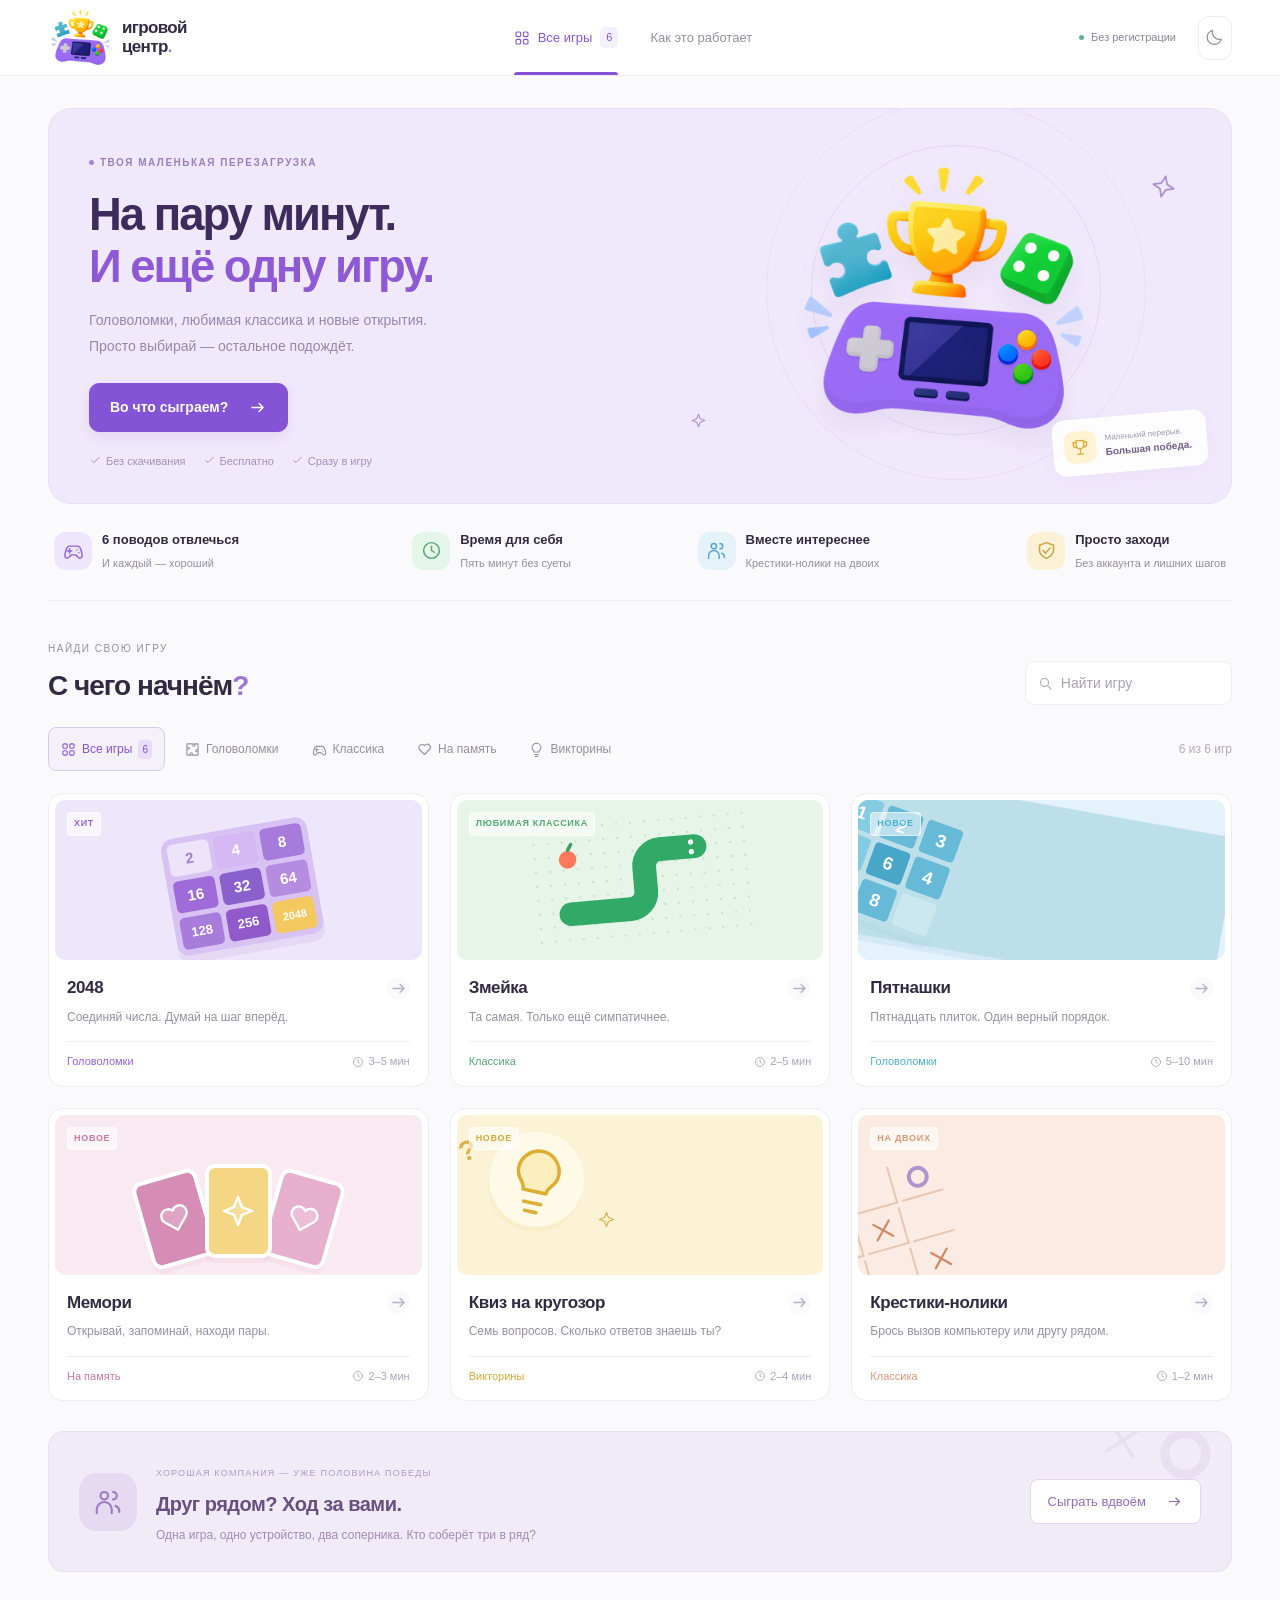
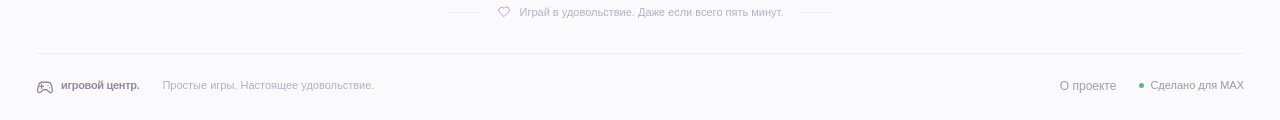
==== index.html @ 96d71f9d "Обновление сборки: Рефакоринг адаптивности" ====
<!doctype html>
<html lang="ru">
  <head>
    <!-- figma:head-start -->
    <meta charset="UTF-8" />
    <meta name="viewport" content="width=device-width, initial-scale=1.0" />
    <title>Игровой центр — мини-игры для хорошего перерыва</title>
    <meta
      name="description"
      content="2048, змейка, пятнашки, мемори, викторина и крестики-нолики. Играй прямо в браузере, без регистрации и скачивания."
    />
    <meta name="theme-color" content="#8554d6" />
    <link rel="icon" type="image/png" href="./logos/game-center-purple-multicolor.png" />

    <!-- Yandex.Metrika counter -->
    <script type="text/javascript">
      (function (m, e, t, r, i, k, a) {
        m[i] =
          m[i] ||
          function () {
            (m[i].a = m[i].a || []).push(arguments);
          };
        m[i].l = 1 * new Date();
        for (var j = 0; j < document.scripts.length; j++) {
          if (document.scripts[j].src === r) {
            return;
          }
        }
        k = e.createElement(t);
        a = e.getElementsByTagName(t)[0];
        k.async = 1;
        k.src = r;
        a.parentNode.insertBefore(k, a);
      })(
        window,
        document,
        "script",
        "https://mc.yandex.ru/metrika/tag.js?id=114490837",
        "ym",
      );
      ym(114490837, "init", {
        ssr: true,
        webvisor: true,
        clickmap: true,
        ecommerce: "dataLayer",
        referrer: document.referrer,
        url: location.href,
        accurateTrackBounce: true,
        trackLinks: true,
      });
    </script>
    <noscript
      ><div>
        <img
          src="https://mc.yandex.ru/watch/114490837"
          style="position: absolute; left: -9999px"
          alt=""
        /></div
    ></noscript>
    <!-- /Yandex.Metrika counter -->
    <!-- figma:head-end -->
    <script type="module" crossorigin src="./assets/index-BHIVhDqN.js"></script>
    <link rel="stylesheet" crossorigin href="./assets/index-17yhVeFg.css">
  </head>
  <body>
    <!-- figma:body-start -->
    <div id="root"></div>
    <!-- figma:body-end -->
  </body>
</html>
---- assets/index-17yhVeFg.css ----
/*! tailwindcss v4.3.5 | MIT License | https://tailwindcss.com */
@layer properties{@supports (((-webkit-hyphens:none)) and (not (margin-trim:block))) or ((-moz-orient:inline) and (not (color:rgb(from red r g b)))){*,:before,:after,::backdrop{--tw-rotate-x:initial;--tw-rotate-y:initial;--tw-rotate-z:initial;--tw-skew-x:initial;--tw-skew-y:initial;--tw-blur:initial;--tw-brightness:initial;--tw-contrast:initial;--tw-grayscale:initial;--tw-hue-rotate:initial;--tw-invert:initial;--tw-opacity:initial;--tw-saturate:initial;--tw-sepia:initial;--tw-drop-shadow:initial;--tw-drop-shadow-color:initial;--tw-drop-shadow-alpha:100%;--tw-drop-shadow-size:initial}}}@layer theme{:root,:host{--font-sans:-apple-system, BlinkMacSystemFont, "Segoe UI", Roboto, "Helvetica Neue", "Noto Sans", Arial, sans-serif, "Apple Color Emoji", "Segoe UI Emoji", "Segoe UI Symbol", "Noto Color Emoji";--font-mono:ui-monospace, SFMono-Regular, Menlo, Monaco, Consolas, "Liberation Mono", "Courier New", monospace;--default-font-family:var(--font-sans);--default-mono-font-family:var(--font-mono)}}@layer base{*,:after,:before,::backdrop{box-sizing:border-box;border:0 solid;margin:0;padding:0}::file-selector-button{box-sizing:border-box;border:0 solid;margin:0;padding:0}html,:host{-webkit-text-size-adjust:100%;tab-size:4;line-height:1.5;font-family:var(--default-font-family,-apple-system, BlinkMacSystemFont, "Segoe UI", Roboto, "Helvetica Neue", "Noto Sans", Arial, sans-serif, "Apple Color Emoji", "Segoe UI Emoji", "Segoe UI Symbol", "Noto Color Emoji");font-feature-settings:var(--default-font-feature-settings,normal);font-variation-settings:var(--default-font-variation-settings,normal);-webkit-tap-highlight-color:transparent}hr{height:0;color:inherit;border-top-width:1px}abbr:where([title]){-webkit-text-decoration:underline dotted;text-decoration:underline dotted}h1,h2,h3,h4,h5,h6{font-size:inherit;font-weight:inherit}a{color:inherit;-webkit-text-decoration:inherit;-webkit-text-decoration:inherit;-webkit-text-decoration:inherit;-webkit-text-decoration:inherit;text-decoration:inherit}b,strong{font-weight:bolder}code,kbd,samp,pre{font-family:var(--default-mono-font-family,ui-monospace, SFMono-Regular, Menlo, Monaco, Consolas, "Liberation Mono", "Courier New", monospace);font-feature-settings:var(--default-mono-font-feature-settings,normal);font-variation-settings:var(--default-mono-font-variation-settings,normal);font-size:1em}small{font-size:80%}sub,sup{vertical-align:baseline;font-size:75%;line-height:0;position:relative}sub{bottom:-.25em}sup{top:-.5em}table{text-indent:0;border-color:inherit;border-collapse:collapse}:-moz-focusring:where(:not(iframe)){outline:auto}progress{vertical-align:baseline}summary{display:list-item}ol,ul,menu{list-style:none}img,svg,video,canvas,audio,iframe,embed,object{vertical-align:middle;display:block}img,video{max-width:100%;height:auto}button,input,select,optgroup,textarea{font:inherit;font-feature-settings:inherit;font-variation-settings:inherit;letter-spacing:inherit;color:inherit;opacity:1;background-color:#0000;border-radius:0}::file-selector-button{font:inherit;font-feature-settings:inherit;font-variation-settings:inherit;letter-spacing:inherit;color:inherit;opacity:1;background-color:#0000;border-radius:0}:where(select:is([multiple],[size])) optgroup{font-weight:bolder}:where(select:is([multiple],[size])) optgroup option{padding-inline-start:20px}::file-selector-button{margin-inline-end:4px}::placeholder{opacity:1}@supports (not ((-webkit-appearance:-apple-pay-button))) or (contain-intrinsic-size:1px){::placeholder{color:currentColor}@supports (color:color-mix(in lab, red, red)){::placeholder{color:color-mix(in oklab, currentcolor 50%, transparent)}}}textarea{resize:vertical}::-webkit-search-decoration{-webkit-appearance:none}::-webkit-date-and-time-value{min-height:1lh;text-align:inherit}::-webkit-datetime-edit{display:inline-flex}::-webkit-datetime-edit-fields-wrapper{padding:0}::-webkit-datetime-edit{padding-block:0}::-webkit-datetime-edit-year-field{padding-block:0}::-webkit-datetime-edit-month-field{padding-block:0}::-webkit-datetime-edit-day-field{padding-block:0}::-webkit-datetime-edit-hour-field{padding-block:0}::-webkit-datetime-edit-minute-field{padding-block:0}::-webkit-datetime-edit-second-field{padding-block:0}::-webkit-datetime-edit-millisecond-field{padding-block:0}::-webkit-datetime-edit-meridiem-field{padding-block:0}::-webkit-calendar-picker-indicator{line-height:1}:-moz-ui-invalid{box-shadow:none}button,input:where([type=button],[type=reset],[type=submit]){appearance:button}::file-selector-button{appearance:button}::-webkit-inner-spin-button{height:auto}::-webkit-outer-spin-button{height:auto}[hidden]:where(:not([hidden=until-found])){display:none!important}body{color:#302b42;-webkit-font-smoothing:antialiased;background:#faf9fc;font-family:-apple-system,BlinkMacSystemFont,Segoe UI,Roboto,sans-serif}button,a{-webkit-tap-highlight-color:transparent}button{cursor:pointer}button:disabled{cursor:default}button,input{font:inherit}a{color:inherit;text-decoration:none}button:focus-visible,a:focus-visible,input:focus-visible{outline-offset:4px;outline:3px solid #a581e9}html{scroll-behavior:smooth}}@layer components;@layer utilities{.visible{visibility:visible}.fixed{position:fixed}.grid{display:grid}.hidden{display:none}.transform{transform:var(--tw-rotate-x, ) var(--tw-rotate-y, ) var(--tw-rotate-z, ) var(--tw-skew-x, ) var(--tw-skew-y, )}.filter{filter:var(--tw-blur, ) var(--tw-brightness, ) var(--tw-contrast, ) var(--tw-grayscale, ) var(--tw-hue-rotate, ) var(--tw-invert, ) var(--tw-saturate, ) var(--tw-sepia, ) var(--tw-drop-shadow, )}}.game-center{--page:#faf9fc;--surface:#fff;--text:#302b42;--muted:#94909f;--border:#eeebf3;--purple:#8554d6;--soft:#f5f1fb;--deep:#3c2c5b;min-height:100vh;color:var(--text);background:var(--page)}.game-center.theme-dark{--page:#1d1b27;--surface:#282532;--text:#f1edf8;--muted:#a39aaf;--border:#3b3549;--soft:#342b44;--deep:#e3d3ff;--purple:#ae86f0}.site-header{background:var(--surface);border-bottom:1px solid var(--border);height:76px}.header-inner{justify-content:space-between;align-items:center;max-width:1304px;height:100%;margin:auto;padding:0 48px;display:flex}.site-brand{text-align:left;align-items:center;gap:9px;display:flex}.site-brand>img{object-fit:contain;width:65px;height:65px;transform:scale(1.32)}.site-brand>span{letter-spacing:-.65px;font-size:17px;font-weight:750;line-height:1.1}.site-brand>span>span{display:block}.brand-period{color:#a47ce0}.site-nav{align-items:center;gap:32px;height:100%;display:flex}.site-nav button{height:100%;color:var(--muted);align-items:center;gap:8px;font-size:13px;font-weight:500;display:flex;position:relative}.site-nav .nav-selected{color:var(--purple)}.nav-selected:after{content:"";background:var(--purple);border-radius:3px 3px 0 0;width:100%;height:3px;position:absolute;bottom:0}.site-nav button>span{background:var(--soft);border-radius:5px;padding:2px 6px;font-size:11px}.header-actions{align-items:center;gap:22px;display:flex}.no-login{color:#8b8495;align-items:center;gap:7px;font-size:11px;display:flex}.no-login>span,.made-for>span{background:#62b58a;border-radius:50%;width:5px;height:5px}.theme-button{border:1px solid var(--border);width:34px;height:34px;color:var(--muted);border-radius:11px;place-items:center;min-height:44px;display:grid}.theme-button:hover{background:var(--soft);color:var(--purple)}.hub-main{max-width:1304px;margin:auto;padding:32px 48px 0}.hero{background:#f0e8fb;border:1px solid #e9def7;border-radius:23px;grid-template-columns:1.15fr 1fr;min-height:360px;display:grid;position:relative;overflow:hidden}.hero-copy{z-index:1;padding:39px 0 34px 40px}.hero-kicker{letter-spacing:1.5px;color:#9b7fba;align-items:center;gap:6px;font-size:10px;font-weight:550;display:inline-flex}.hero-kicker>span{background:#a685d6;border-radius:50%;width:5px;height:5px}.hero h1{letter-spacing:-2px;color:#3d2c5b;margin:17px 0 13px;font-size:clamp(36px,3.55vw,49px);font-weight:650;line-height:1.15}.hero h1>span{color:#8d59d4}.hero-copy>p{color:#9886ad;font-size:14px;line-height:1.9}.primary-button{color:#fff;background:#8554d6;border:1px solid #8554d6;border-radius:10px;justify-content:center;align-items:center;gap:20px;min-height:44px;padding:13px 20px;font-size:14px;font-weight:550;transition:transform .2s,background .2s;display:inline-flex}.primary-button:hover{background:#7243c0;transform:translateY(-1px)}.hero-button{margin-top:23px;box-shadow:0 5px 12px #8052bf1c}.hero-promises{flex-wrap:wrap;gap:17px;margin-top:21px;display:flex}.hero-promises>span{color:#a390b8;align-items:center;gap:4px;font-size:11px;display:flex}.hero-promises svg{color:#a68abf}.hero-visual{place-items:center;display:grid;position:relative}.hero-logo{z-index:1;filter:drop-shadow(0 15px 10px #9278c51a);width:410px;max-width:none;height:410px;position:absolute;top:-16px;left:50%;transform:translate(-53%)}.hero-orbit{border:1px solid #e4d7f4;border-radius:50%;width:290px;height:290px;position:absolute;top:36px;left:50%;transform:translate(-50%)}.orbit-two{border-color:#e8ddf6;width:380px;height:380px;top:-9px}.hero-float{z-index:2;background:#ffffffdf;border:1px solid #fff;border-radius:12px;align-items:center;gap:9px;padding:11px 14px 11px 10px;display:flex;position:absolute;bottom:32px;right:24px;transform:rotate(-5deg);box-shadow:0 6px 20px #7e5daa0a}.float-icon{color:#dbab37;background:#fff3d3;border-radius:9px;place-items:center;width:32px;height:32px;display:grid}.hero-float>span:last-child{color:#a298af;font-size:8px;line-height:1.5}.hero-float strong{color:#6e5d85;font-size:10px;font-weight:550;display:block}.floating-star{color:#ac91d0;z-index:2;position:absolute}.star-one{top:65px;right:55px;transform:rotate(13deg)}.star-two{bottom:75px;left:10px}.benefits{border-bottom:1px solid var(--border);grid-template-columns:repeat(4,1fr);gap:15px;padding:26px 6px 29px;display:grid}.benefits>div{justify-content:center;align-items:center;gap:10px;display:flex}.benefits>div:first-child{justify-content:start}.benefits>div:last-child{justify-content:end}.benefit-icon{border-radius:12px;flex-shrink:0;place-items:center;width:38px;height:38px;display:grid}.purple-icon{color:#9664d5;background:#eee6fa}.green-icon{color:#54a672;background:#e6f5e9}.blue-icon{color:#55a4ca;background:#e5f2fa}.yellow-icon{color:#caa345;background:#fbf1d6}.benefits strong{font-size:13px;font-weight:550;display:block}.benefits small{color:var(--muted);margin-top:5px;font-size:11px;display:block}.games-section{padding-top:34px;scroll-margin-top:25px}.games-heading{justify-content:space-between;align-items:end;display:flex}.section-eyebrow{color:var(--muted);letter-spacing:1.5px;font-size:10px;font-weight:500}.games-heading h2{letter-spacing:-1px;margin-top:7px;font-size:28px;font-weight:600;line-height:1.4}.games-heading h2>span{color:#9c75d6}.search-box{background:var(--surface);border:1px solid var(--border);color:#b0a7bc;border-radius:9px;align-items:center;gap:8px;width:207px;min-height:44px;padding:10px 12px;display:flex}.search-box input{width:100%;min-width:0;color:var(--text);background:0 0;outline:none;font-size:14px}.search-box input::placeholder{color:#aaa1b5}.search-box button{place-items:center;display:grid}.filter-row{justify-content:space-between;align-items:center;gap:20px;margin-top:22px;margin-bottom:22px;display:flex}.category-tabs{gap:7px;display:flex}.category-tabs button{white-space:nowrap;color:var(--muted);border:1px solid #0000;border-radius:8px;align-items:center;gap:6px;min-height:44px;padding:9px 12px;font-size:12px;display:flex}.category-tabs button:hover{color:var(--purple);background:var(--soft)}.category-tabs button.selected{color:var(--purple);background:var(--soft);border-color:#d9c9ee}.category-tabs button>span{background:#e9dcf9;border-radius:4px;padding:2px 4px;font-size:10px}.game-count{color:#b2aaba;white-space:nowrap;font-size:12px}.games-grid{grid-template-columns:repeat(3,minmax(0,1fr));gap:21px;display:grid}.game-card{border:1px solid var(--border);background:var(--surface);text-align:left;border-radius:15px;padding:6px;transition:transform .2s,box-shadow .2s,border-color .2s}.game-card:hover{border-color:#d4bde9;transform:translateY(-4px);box-shadow:0 10px 28px #44305e0b}.game-card:active{transform:scale(.985)}.game-thumbnail{background:var(--thumb-bg);border-radius:10px;height:160px;position:relative;overflow:hidden}.color-purple{--thumb-bg:#eee6fb;--accent:#9461d8}.color-green{--thumb-bg:#e6f5e8;--accent:#54a873}.color-blue{--thumb-bg:#e4f2fb;--accent:#4eafd0}.color-pink{--thumb-bg:#f9eaf1;--accent:#c978a3}.color-yellow{--thumb-bg:#fcf2d6;--accent:#d3ab3d}.color-peach{--thumb-bg:#fbebe2;--accent:#d89976}.card-badge{z-index:2;letter-spacing:.7px;color:var(--accent);background:#ffffff8c;border:1px solid #ffffff7a;border-radius:4px;padding:4px 6px;font-size:9px;font-weight:600;position:absolute;top:12px;left:12px}.badge-hit{color:#9865cc;background:#f9f5ff}.game-art{place-items:center;width:100%;height:100%;display:grid}.art-number-grid{background:#d7c2f3;border-radius:12px;grid-template-columns:repeat(3,42px);gap:5px;padding:6px;display:grid;transform:rotate(-10deg)translate(3px,7px);box-shadow:0 8px #bba0db33}.art-number-grid>span{color:#fff;background:#b38ee9;border-radius:5px;place-items:center;width:42px;height:32px;font-size:15px;font-weight:650;display:grid}.art-number-grid .art-tile-0{color:#a280cc;background:#ede3fa}.art-number-grid .art-tile-1{background:#d4b7f3}.art-number-grid .art-tile-2{background:#a67bdc}.art-number-grid .art-tile-3{background:#9e6bd8}.art-number-grid .art-tile-4{background:#8960cc}.art-number-grid .art-tile-5{background:#b58cdf}.art-number-grid .art-tile-6{background:#a87cdb;font-size:13px}.art-number-grid .art-tile-7{background:#915acb;font-size:13px}.art-number-grid .art-tile-8{background:#f3c85e;font-size:11px}.art-snake-field{background:radial-gradient(#c3e4c7 1.3px,#0000 1.3px) 0 0/14px 14px;width:220px;height:130px;transform:rotate(-5deg)}.art-snake-field svg{width:100%;height:100%}.art-fifteen{background:#bcdfe9;border-radius:11px;grid-template-columns:repeat(3,37px);gap:5px;padding:6px;display:grid;transform:rotate(10deg)translate(3px,5px);box-shadow:0 6px #afd0e44d}.art-fifteen>span{color:#fff;background:#66bad7;border-radius:4px;place-items:center;height:34px;font-size:18px;font-weight:600;display:grid}.art-fifteen>span:nth-child(3n+1){background:#85cbe2}.art-fifteen>span:nth-child(5){background:#48a6c8}.art-fifteen>span:last-child{background:#cbe7ef}.art-memory{justify-content:center;align-items:center;margin-top:16px;display:flex}.art-memory>span{color:#fff;background:#d68db5;border:4px solid #fff;border-radius:10px;place-items:center;width:67px;height:90px;display:grid;transform:rotate(-16deg);box-shadow:0 5px #c87ea715}.art-memory>span:nth-child(2){color:#fff;z-index:1;background:#f4d684;height:94px;margin:0 -3px;transform:translateY(-8px)rotate(0)}.art-memory>span:nth-child(3){background:#e5afcd;transform:rotate(16deg)}.art-memory svg{fill:#fff3}.art-quiz{place-items:center;width:160px;height:130px;display:grid;position:relative}.quiz-lightbulb{color:#dcae32;background:#fff9e8;border-radius:50%;place-items:center;width:95px;height:95px;display:grid;transform:rotate(12deg);box-shadow:0 5px #e7c87422}.quiz-lightbulb svg{stroke-width:1.2px;fill:#f9dc7d66}.quiz-spark{color:#d9b44b;font-weight:600;position:absolute}.s-one{font-size:28px;top:15px;left:2px;transform:rotate(-18deg)}.s-two{bottom:17px;right:2px}.art-tictactoe{grid-template-columns:repeat(3,43px);gap:4px;display:grid;transform:rotate(-8deg)translateY(7px)}.art-tictactoe>span{color:#d08a67;border-bottom:2px solid #e7c7b3;border-right:2px solid #e7c7b3;place-items:center;height:38px;display:grid}.art-tictactoe>span:nth-child(3n){border-right:none}.art-tictactoe>span:nth-child(n+7){border-bottom:none}.art-o>span{border:4px solid #af95ce;border-radius:50%;width:22px;height:22px}.thumbnail-play{width:29px;height:29px;color:var(--accent);opacity:0;background:#ffffffb0;border-radius:50%;place-items:center;transition:opacity .2s,transform .2s;display:grid;position:absolute;bottom:11px;right:11px;transform:translate(5px)}.game-card:hover .thumbnail-play{opacity:1;transform:translate(0)}.thumbnail-play svg{margin-left:2px}.game-card-body{padding:15px 12px 10px}.card-title-row{justify-content:space-between;align-items:center;display:flex}.card-title-row h3{letter-spacing:-.4px;font-size:17px;font-weight:600}.card-arrow{color:#b9afc6;background:var(--page);border-radius:50%;place-items:center;width:23px;height:23px;display:grid}.game-card-body>p{color:var(--muted);margin-top:6px;font-size:12px;line-height:1.7}.card-meta{border-top:1px solid var(--border);color:#ada3b8;flex-wrap:wrap;justify-content:space-between;align-items:center;gap:6px;margin-top:14px;padding-top:11px;font-size:11px;display:flex}.card-meta>span:last-child{align-items:center;gap:4px;display:flex}.card-meta>span:first-child{color:var(--accent)}.empty-results{text-align:center;color:var(--muted);background:var(--surface);border:1px dashed var(--border);border-radius:15px;justify-items:center;gap:15px;padding:50px 15px;display:grid}.empty-results h3{color:var(--text);font-weight:550}.empty-results p{font-size:12px}.friend-banner{background:#f0ebf7;border:1px solid #e8e0f0;border-radius:15px;align-items:center;gap:19px;margin-top:30px;padding:27px 30px;display:flex;position:relative;overflow:hidden}.friend-banner-icon{color:#9d7cbf;background:#e6daf3;border-radius:18px;flex-shrink:0;place-items:center;width:58px;height:58px;display:grid}.friend-banner .section-eyebrow{letter-spacing:1.2px;color:#ae98c5;font-size:9px}.friend-banner h2{letter-spacing:-.5px;color:#675080;margin-top:6px;font-size:20px;font-weight:550}.friend-banner p{color:#a18ab6;margin-top:7px;font-size:12px}.friend-button{color:#936bb8;z-index:1;background:#fff;border:1px solid #e2d6ef;border-radius:8px;align-items:center;gap:20px;margin-left:auto;padding:12px 17px;font-size:13px;display:flex}.friend-button:hover{background:#faf6ff}.banner-decoration{color:#e8dff0;align-items:center;gap:12px;display:flex;position:absolute;top:-12px;right:20px;transform:rotate(12deg)}.banner-decoration>span{border:9px solid #e8dff0;border-radius:50%;width:50px;height:50px}.bottom-motto{color:#b9afc5;justify-content:center;align-items:center;gap:9px;margin:32px 0;display:flex}.bottom-motto>span{background:var(--border);width:36px;height:1px;margin:0 6px}.bottom-motto p{font-size:11px}.bottom-motto svg{color:#baa4d0}.site-footer{border-top:1px solid var(--border);justify-content:space-between;align-items:center;max-width:1208px;margin:0 auto;padding:23px 0 25px;display:flex}.site-footer>div{flex-wrap:wrap;align-items:center;gap:23px;display:flex}.footer-brand{color:#95889f;letter-spacing:-.3px;align-items:center;gap:7px;font-size:11px;font-weight:600;display:flex}.footer-caption{color:#b8afc2;font-size:11px}.site-footer button,.site-footer a{color:#a69bae;font-size:12px}.site-footer button:hover,.site-footer a:hover{color:var(--purple)}.made-for{color:#9f95a8;align-items:center;gap:6px;font-size:11px;display:flex}.secondary-button{border:1px solid var(--border);background:var(--soft);color:var(--purple);border-radius:9px;justify-content:center;align-items:center;gap:9px;min-height:44px;padding:12px 18px;font-size:14px;display:inline-flex}.secondary-button:hover{border-color:#b899d8}.modal-backdrop{z-index:20;-webkit-backdrop-filter:blur(5px);backdrop-filter:blur(5px);background:#231a3e77;place-items:center;padding:20px;display:grid;position:fixed;inset:0}.modal-box{background:var(--surface);border:1px solid var(--border);border-radius:22px;width:100%;max-width:450px;max-height:90dvh;padding:32px;position:relative;overflow:auto;box-shadow:0 20px 100px #21113722}.modal-close{color:var(--muted);position:absolute;top:18px;right:18px}.modal-brand{background:var(--soft);width:62px;height:62px;color:var(--purple);border-radius:20px;place-items:center;margin-bottom:24px;display:grid}.modal-box h2{letter-spacing:-.6px;margin-bottom:20px;font-size:24px;font-weight:550;line-height:1.4}.modal-box p{color:var(--muted);margin:14px 0;font-size:14px;line-height:1.95}.modal-box ol{color:var(--muted);gap:13px;padding-left:20px;font-size:14px;line-height:1.95;list-style:decimal;display:grid}.modal-box .primary-button{width:100%;margin-top:25px}.theme-dark .hero{background:#332741;border-color:#493659}.theme-dark .hero h1{color:#f1e5ff}.theme-dark .hero h1>span{color:#b28be5}.theme-dark .hero-orbit{border-color:#493759}.theme-dark .hero-float{background:#44344fea;border-color:#574163}.theme-dark .hero-float strong{color:#e3ceed}.theme-dark .hero-copy>p{color:#b3a0c5}.theme-dark .friend-banner{background:#332b40;border-color:#493859}.theme-dark .friend-banner h2{color:#decaef}.theme-dark .friend-button{color:#d2b6ea;background:#44324e;border-color:#614778}.theme-dark .banner-decoration{color:#3c314a}.theme-dark .banner-decoration>span{border-color:#3c314a}.theme-dark .category-tabs button.selected{border-color:#694a8d}.theme-dark .category-tabs button>span{background:#4b375f}@media (width>=1500px){.hub-main{padding-top:40px}.hero{min-height:391px}.hero-copy{padding-top:44px}.hero-logo{width:444px;height:444px;top:-18px}.game-thumbnail{height:178px}}@media (width<=1150px){.header-inner,.hub-main{padding-left:30px;padding-right:30px}.site-footer{margin-left:30px;margin-right:30px}.hero h1{font-size:41px}.hero-copy{padding-left:30px}.hero-logo{width:365px;height:365px;top:8px}.hero-float{bottom:28px;right:15px}.benefits{gap:10px}.benefits strong{font-size:13px}.benefits small{font-size:11px}.benefits>div{gap:8px}.games-grid{gap:16px}.game-card-body{padding-left:9px;padding-right:9px}.game-card-body>p{font-size:12px}.friend-banner{padding:23px}.friend-banner h2{font-size:19px}.friend-button{gap:10px}}@media (width<=850px){.hero h1{font-size:36px}.hero-copy{padding-left:25px}.hero-logo{width:330px;height:330px;top:25px;transform:translate(-49%)}.hero{min-height:350px}.hero-visual{min-width:0}.hero-orbit{width:250px;height:250px;top:60px}.orbit-two{width:320px;height:320px;top:25px}.hero-float{bottom:20px;right:7px}.hero-copy>p{font-size:14px}.hero-promises{gap:10px}.hero-promises>span{font-size:11px}.hero-kicker{font-size:10px}.site-nav{gap:20px}.site-nav button{font-size:13px}.header-actions{gap:12px}.no-login{font-size:11px}.benefit-icon{border-radius:10px;width:31px;height:31px}.benefit-icon svg{width:17px}.benefits strong{font-size:13px}.benefits small{font-size:11px}.category-tabs{gap:2px}.category-tabs button{min-height:44px;padding-left:9px;padding-right:9px;font-size:12px}.game-count{display:none}.games-grid{grid-template-columns:repeat(2,minmax(0,1fr))}.game-card-body>p{font-size:12px}.game-thumbnail{height:170px}.friend-banner{gap:14px}.friend-banner-icon{border-radius:13px;width:44px;height:44px}.friend-banner p{max-width:260px;font-size:12px;line-height:1.8}.friend-banner .section-eyebrow{font-size:9px}.friend-banner h2{font-size:17px}.friend-button{gap:8px;padding:11px;font-size:13px}.site-footer{flex-wrap:wrap;gap:20px}.site-footer>div{gap:15px}.footer-caption{font-size:11px}}@media (width<=600px){.site-header{height:76px}.header-inner{padding:0 20px}.site-brand{gap:6px}.site-brand>img{width:54px;height:54px}.site-brand>span{font-size:15px}.site-nav{display:none}.no-login{font-size:11px}.header-actions{gap:12px}.theme-button{border-radius:10px;width:32px;height:32px;min-height:44px}.hub-main{padding:19px 17px 0}.hero{border-radius:20px;flex-direction:column;min-height:0;display:flex}.hero-copy{padding:27px 25px 0}.hero-kicker{letter-spacing:1.3px;font-size:10px}.hero h1{letter-spacing:-1.8px;margin:15px 0 13px;font-size:clamp(34px,8.8vw,44px);line-height:1.12}.hero-copy>p{font-size:14px;line-height:1.9}.wide-break{display:none}.hero-button{gap:18px;margin-top:18px;padding:12px 16px;font-size:10px}.hero-promises{gap:14px;margin-top:15px}.hero-promises>span{font-size:11px}.hero-visual{height:232px;margin-top:-4px}.hero-logo{width:316px;height:316px;top:-51px;transform:translate(-50%)}.hero-orbit{width:222px;height:222px;top:6px}.orbit-two{width:290px;height:290px;top:-28px}.hero-float{gap:7px;padding:8px 10px 8px 8px;bottom:20px;right:18px}.hero-float>span:last-child{font-size:6px}.hero-float strong{font-size:8px}.float-icon{border-radius:8px;width:27px;height:27px}.star-one{top:21px;right:35px}.star-two{bottom:60px;left:40px}.star-one svg{width:19px}.benefits{grid-template-columns:1fr 1fr;gap:21px 10px;padding:24px 5px}.benefits>div,.benefits>div:last-child{justify-content:start}.benefits>div{gap:9px}.benefit-icon{width:34px;height:34px}.benefits strong{font-size:13px}.benefits small{margin-top:4px;font-size:11px}.games-section{padding-top:26px}.section-eyebrow{letter-spacing:1.3px;font-size:10px}.games-heading h2{margin-top:5px;font-size:25px}.search-box{border-radius:8px;gap:5px;width:134px;min-height:44px;padding:9px}.search-box input{font-size:14px}.search-box>svg{flex-shrink:0;width:14px}.filter-row{scrollbar-width:none;margin-top:17px;margin-bottom:18px;padding:3px 0 7px;overflow-x:auto}.filter-row::-webkit-scrollbar{display:none}.category-tabs{gap:5px}.category-tabs button{min-height:44px;padding:8px 10px;font-size:12px}.category-tabs button svg{width:13px}.games-grid{gap:12px}.game-card{border-radius:13px;padding:4px}.game-thumbnail{border-radius:9px;height:130px}.card-badge{padding:3px 4px;font-size:9px;top:8px;left:7px}.game-card-body{padding:12px 7px 8px}.card-title-row h3{letter-spacing:-.3px;font-size:17px}.card-arrow{background:0 0;width:18px;height:18px}.card-arrow svg{width:15px}.game-card-body>p{min-height:27px;margin-top:5px;font-size:12px;line-height:1.7}.card-meta{margin-top:11px;padding-top:9px;font-size:11px}.card-meta svg{width:10px}.card-meta>span:last-child{gap:2px}.art-number-grid{transform:rotate(-10deg)translateY(10px)scale(.78)}.art-snake-field{background-size:11px 11px;width:158px;height:105px;margin-top:14px}.art-fifteen{transform:rotate(10deg)translateY(8px)scale(.79)}.art-memory{margin-top:15px;transform:scale(.72)}.art-quiz{transform:scale(.8)translateY(9px)}.art-tictactoe{transform:rotate(-8deg)translateY(9px)scale(.8)}.friend-banner{flex-wrap:wrap;gap:13px;margin-top:24px;padding:22px}.friend-banner-icon{border-radius:12px;width:39px;height:39px}.friend-banner-icon svg{width:23px}.friend-banner>div{flex:1}.friend-banner h2{font-size:17px}.friend-banner .section-eyebrow{letter-spacing:.6px;font-size:9px;line-height:1.7;display:block}.friend-banner p{margin-top:5px;font-size:12px;line-height:1.9}.friend-button{margin:4px 0 0 52px;padding:10px 14px;font-size:13px}.banner-decoration{opacity:.6;top:-20px;right:5px}.bottom-motto{gap:6px;margin:26px 0}.bottom-motto>span{width:14px;margin:0}.bottom-motto p{font-size:11px}.bottom-motto svg{width:12px}.site-footer{flex-direction:column;align-items:start;gap:18px;margin:0 20px;padding:21px 0}.site-footer>div{justify-content:space-between;width:100%}.site-footer>div:last-child{justify-content:start;gap:25px}.site-footer .made-for{margin-left:auto;font-size:7px}.footer-caption{font-size:11px}.footer-brand{font-size:10px}.site-footer button,.site-footer a{font-size:12px}.modal-box{border-radius:18px;padding:27px}.modal-box h2{font-size:22px}}@media (prefers-reduced-motion:reduce){html{scroll-behavior:auto}.game-center *,.game-center :before,.game-center :after{transition:none!important;animation:none!important}}.game-center:has(.play-page) .site-header{height:56px}.game-center:has(.play-page) .site-brand>img{width:46px;height:46px;transform:none}.game-center:has(.play-page) .site-brand>span{font-size:14px}.game-center:has(.play-page) .hub-main{padding-top:8px;padding-bottom:max(12px, env(safe-area-inset-bottom))}.game-center:has(.play-page) .bottom-motto{display:none}.play-page{padding:0}.play-breadcrumb{min-height:36px;color:var(--muted);align-items:center;gap:10px;margin:0 0 8px;font-size:13px;display:flex}.play-breadcrumb button{min-height:36px;color:var(--purple);align-items:center;gap:7px;display:flex}.play-layout{grid-template-columns:minmax(0,1fr) 300px;align-items:start;gap:24px;display:grid}.play-panel{background:var(--surface);border:1px solid var(--border);border-radius:20px;min-width:0;padding:20px 24px;box-shadow:0 6px 26px #39215204}.play-heading{justify-content:space-between;align-items:center;gap:12px;min-height:44px;margin-bottom:12px;display:flex}.play-heading h1{letter-spacing:-.7px;margin:2px 0 0;font-size:26px;font-weight:650;line-height:1.1}.play-heading .section-eyebrow{color:var(--accent);font-size:10px;line-height:1.3;display:block}.rules-button{border:1px solid var(--border);min-height:44px;color:var(--muted);border-radius:10px;flex-shrink:0;align-items:center;gap:7px;padding:8px 12px;font-size:13px;display:inline-flex}.rules-button:hover{color:var(--purple);background:var(--soft)}.game-content{--board-size:min(100%, 400px, max(200px, calc(100svh - 354px - env(safe-area-inset-bottom))));text-align:center;flex-direction:column;align-items:center;gap:10px;width:100%;min-width:0;max-width:440px;margin:0 auto;display:flex}.game-stats{width:var(--board-size);grid-template-columns:repeat(2,minmax(0,1fr));gap:8px;margin:0;display:grid}.game-stat{border:1px solid var(--border);background:var(--soft);border-radius:10px;justify-content:space-between;align-items:center;gap:8px;min-width:0;min-height:46px;padding:9px 12px;display:flex}.game-stat>span{text-align:left;color:var(--muted);font-size:11px;line-height:1.3}.game-stat strong{color:var(--purple);font-variant-numeric:tabular-nums;white-space:nowrap;font-size:22px;font-weight:700;line-height:1}.number-board{width:var(--board-size);aspect-ratio:1;touch-action:none;-webkit-user-select:none;user-select:none;background:#d9c8ef;border-radius:15px;flex:none;grid-template-rows:repeat(4,minmax(0,1fr));grid-template-columns:repeat(4,minmax(0,1fr));gap:8px;padding:9px;display:grid}.number-tile{color:#fff;font-variant-numeric:tabular-nums;background:#e9def5;border-radius:8px;justify-content:center;align-items:center;min-width:0;min-height:0;font-size:clamp(21px,5.8vw,29px);font-weight:700;display:flex}.tile-2{color:#62437e;background:#cbb0e8}.tile-4{background:#b590df}.tile-8{background:#9d70d6}.tile-16{background:#8655c1}.tile-32{background:#68b9ce}.tile-64{background:#4ea4c0}.tile-128{background:#64b882}.tile-256{background:#3c9b69}.tile-512{background:#ee9b60}.tile-1024{background:#e5ad3f}.tile-2048{color:#775011;background:#f3c848;box-shadow:inset 0 0 0 2px #ffe9a0}.tile-128,.tile-256,.tile-512{font-size:clamp(18px,5vw,25px)}.tile-1024,.tile-2048{font-size:clamp(15px,4.3vw,21px)}.game-message{width:100%;color:var(--muted);text-wrap:balance;margin:0;font-size:12px;line-height:1.5}.game-controls{justify-content:center;align-items:center;gap:16px;width:100%;max-width:400px;display:flex}.game-actions{flex-direction:column;flex:1;justify-content:center;gap:8px;min-width:0;max-width:170px;display:flex}.game-actions>button{gap:6px;width:100%;min-height:46px;padding:9px 10px;font-size:13px;line-height:1.3}.game-actions svg{flex-shrink:0}.game-action-row{flex-wrap:wrap;justify-content:center;gap:8px;display:flex}.direction-pad{touch-action:manipulation;flex:none;grid-template-rows:repeat(2,52px);grid-template-columns:repeat(3,54px);gap:7px;margin:0;display:grid}.direction-pad button{background:var(--soft);color:var(--purple);-webkit-user-select:none;user-select:none;-webkit-touch-callout:none;border:1px solid #ded0ed;border-radius:13px;place-items:center;display:grid;box-shadow:0 3px #cbb8e132}.direction-pad button:active{box-shadow:none;color:#7141b4;background:#e4d5f6;transform:translateY(2px)}.direction-up{grid-area:1/2}.direction-left{grid-area:2/1}.direction-down{grid-area:2/2}.direction-right{grid-area:2/3}.direction-up svg{transform:rotate(-90deg)}.direction-left svg{transform:rotate(180deg)}.direction-down svg{transform:rotate(90deg)}.snake-board{width:var(--board-size);aspect-ratio:1;background-color:#e8f4e9;background-image:conic-gradient(#deefdf 25%, transparent 0 50%, #deefdf 0 75%, transparent 0);touch-action:none;-webkit-user-select:none;user-select:none;background-size:12.5% 12.5%;border:5px solid #c8dfcd;border-radius:15px;flex:none;position:relative;overflow:hidden}.snake-segment{background:#56b977;border:1px solid #e1f0e3;border-radius:4px;width:6.25%;height:6.25%;position:absolute}.snake-head{z-index:1;background:#338752;border-radius:5px}.snake-food{place-items:center;width:6.25%;height:6.25%;display:grid;position:absolute}.snake-food:before{content:"";background:#f47961;border-radius:50%;width:75%;height:75%;box-shadow:inset -2px -2px #e56a55}.snake-eyes:before,.snake-eyes:after{content:"";background:#fff;border-radius:50%;width:3px;height:3px;position:absolute;top:22%;right:22%}.snake-eyes:after{top:auto;bottom:22%}.eyes-left{height:100%;display:block;transform:rotate(180deg)}.eyes-up{height:100%;display:block;transform:rotate(-90deg)}.eyes-down{height:100%;display:block;transform:rotate(90deg)}.board-overlay{z-index:2;color:#4d8a60;-webkit-backdrop-filter:blur(3px);backdrop-filter:blur(3px);background:#e8f4e9ed;flex-direction:column;justify-content:center;align-items:center;gap:8px;padding:12px;display:flex;position:absolute;inset:0;overflow-y:auto}.board-overlay>svg{flex-shrink:0;width:28px;height:28px}.board-overlay h3{letter-spacing:-.5px;color:#35553e;font-size:clamp(16px,4vw,22px);font-weight:600;line-height:1.2}.board-overlay p{color:#688871;font-size:12px;line-height:1.4}.board-overlay button{flex-shrink:0;min-height:44px;padding:9px 16px;font-size:13px}.board-overlay .primary-button{margin:2px 0 0}.board-overlay .secondary-button{color:#578263;background:#f9fff9;border-color:#c9dfce}.fifteen-board{background:#c7e1ec}.fifteen-tile{background:#7cbdd4;border-bottom:3px solid #5ea4be;transition:background .15s}.fifteen-tile:hover:not(:disabled){background:#60abc7}.correct-tile{background:#54a7c6;border-bottom-color:#388dae}.empty-tile{background:#d7eaf0;border:0}.game-memory{--board-size:min(100%, 410px, max(240px, calc(125svh - 360px)))}.memory-board{width:var(--board-size);aspect-ratio:4/3;flex:none;grid-template-rows:repeat(3,minmax(0,1fr));grid-template-columns:repeat(4,minmax(0,1fr));gap:9px;display:grid}.memory-card{color:#ffffffbf;background:#bc8fcf;border:3px solid #e6d1ee;border-radius:12px;place-items:center;min-width:0;min-height:0;transition:background .2s,transform .2s;display:grid}.memory-card:hover:not(:disabled){background:#aa77bf}.memory-card:active{transform:scale(.97)}.memory-card.flipped{color:#ab75c7;background:#f2e8fa;border-color:#e5d3f0}.memory-card.flipped.memory-color-1{color:#d47aa6;background:#fbe5ef}.memory-card.flipped.memory-color-2{color:#59a56e;background:#e7f4e9}.memory-card.flipped.memory-color-3{color:#4eabc4;background:#e2f2f7}.memory-card.flipped.memory-color-4,.memory-card.flipped.memory-color-5{color:#cca13d;background:#fcf1d4}.memory-card.matched{border-color:#99caa7}.quiz-content{align-items:stretch;gap:14px;max-width:500px}.quiz-content .game-stats{width:100%}.quiz-progress{background:var(--soft);border-radius:5px;height:5px;margin:0;overflow:hidden}.quiz-progress>span{background:#b990e5;border-radius:5px;height:100%;transition:width .3s;display:block}.quiz-category{color:#aa8a3d;letter-spacing:1.1px;margin-top:2px;font-size:10px}.quiz-question{letter-spacing:-.5px;text-wrap:balance;margin:0;font-size:clamp(20px,4vw,25px);font-weight:600;line-height:1.35}.quiz-answers{gap:8px;display:grid}.quiz-answer{text-align:left;background:var(--page);border:1px solid var(--border);border-radius:11px;align-items:center;gap:10px;min-height:52px;padding:10px 12px;font-size:15px;line-height:1.4;display:flex}.quiz-answer>span{background:var(--surface);width:29px;height:29px;color:var(--muted);border-radius:8px;flex-shrink:0;place-items:center;font-size:12px;display:grid}.quiz-answer svg{flex-shrink:0;margin-left:auto}.quiz-answer:hover:not(:disabled){border-color:#ad8bd8}.quiz-answer.answer-correct{color:#377c4d;background:#e8f5ec;border-color:#96c4a3}.quiz-answer.answer-wrong{color:#b26d60;background:#fcece9;border-color:#e3b5ad}.quiz-feedback{gap:12px;display:grid}.quiz-feedback p{color:var(--muted);margin:0;font-size:14px;line-height:1.6}.quiz-feedback .primary-button{width:100%}.quiz-result{flex-direction:column;align-items:center;gap:16px;padding:16px 0;display:flex}.result-trophy{color:#d3a13c;background:#fff3d6;border-radius:50%;place-items:center;width:76px;height:76px;display:grid}.quiz-result h2{margin:0;font-size:25px;font-weight:600;line-height:1.4}.quiz-result p{color:var(--muted);margin:0;font-size:15px}.game-tictactoe{--board-size:min(100%, 360px, max(200px, calc(100svh - 342px)))}.mode-switch{border:1px solid var(--border);background:var(--page);border-radius:12px;gap:4px;width:100%;padding:4px;display:flex}.mode-switch button{min-height:44px;color:var(--muted);border-radius:8px;flex:1;justify-content:center;align-items:center;gap:6px;padding:8px;font-size:13px;display:flex}.mode-switch button.active{background:var(--surface);color:var(--purple);box-shadow:0 1px 5px #57456e0a}.ttt-status{color:var(--muted);margin:0;font-size:14px;line-height:1.4}.ttt-board{width:var(--board-size);aspect-ratio:1;flex:none;grid-template-rows:repeat(3,minmax(0,1fr));grid-template-columns:repeat(3,minmax(0,1fr));gap:8px;display:grid}.ttt-cell{border:1px solid var(--border);background:var(--soft);border-radius:13px;place-items:center;min-width:0;min-height:0;display:grid}.ttt-cell:hover:not(:disabled){border-color:#b394d7}.ttt-cell svg{max-width:65%;max-height:65%}.mark-X{color:#aa80d8}.mark-O{color:#70b5c4}.rules-card{background:var(--surface);border:1px solid var(--border);border-radius:17px;padding:23px}.rules-icon{background:var(--thumb-bg);width:44px;height:44px;color:var(--accent);border-radius:14px;place-items:center;display:grid}.rules-card h2{letter-spacing:-.4px;margin:16px 0;font-size:19px;font-weight:600;line-height:1.4}.rules-card ol{flex-direction:column;gap:15px;display:flex}.rules-card li{color:var(--muted);align-items:start;gap:9px;font-size:13px;line-height:1.6;display:flex}.rules-card li>span{background:var(--soft);width:23px;height:23px;color:var(--purple);border-radius:50%;flex-shrink:0;place-items:center;font-size:11px;display:grid}.session-note{border-top:1px solid var(--border);color:var(--muted);gap:8px;margin-top:20px;padding-top:15px;display:flex}.session-note svg{flex-shrink:0;margin-top:2px}.session-note p{font-size:11px;line-height:1.6}.try-another{border:1px solid var(--border);background:var(--soft);border-radius:14px;margin-top:16px;padding:18px}.try-another h3{margin-bottom:10px;font-size:14px;font-weight:550}.try-another>button{text-align:left;align-items:center;gap:10px;width:100%;min-height:52px;padding:8px 0;font-size:13px;display:flex}.try-another>button>svg{color:var(--muted);margin-left:auto}.try-another small{color:var(--muted);margin-top:3px;font-size:11px;display:block}.tiny-game{background:var(--thumb-bg);width:36px;height:36px;color:var(--accent);border-radius:10px;place-items:center;display:grid}.theme-dark .direction-pad button{border-color:#59416d;box-shadow:0 3px #140b1c55}.theme-dark .game-stat strong{color:#c19af5}.theme-dark .game-stat>span{color:#b4a6c4}@media (width<=1000px){.play-layout{grid-template-columns:minmax(0,1fr) 260px;gap:16px}.play-panel{padding:16px}.rules-card{padding:19px}}@media (width<=850px){.play-layout{grid-template-columns:minmax(0,1fr)}.play-sidebar{display:none}.play-panel{width:100%;max-width:640px;margin:auto}.game-content{--board-size:min(100%, 400px, max(200px, calc(100svh - 330px - env(safe-area-inset-bottom))))}.game-memory{--board-size:min(100%, 410px, max(240px, calc(125svh - 340px)))}.game-tictactoe{--board-size:min(100%, 360px, max(200px, calc(100svh - 324px)))}.game-center:has(.play-page) .site-footer{display:none}}@media (width<=600px){.game-center:has(.play-page) .site-header{height:48px}.game-center:has(.play-page) .header-inner{padding:0 12px}.game-center:has(.play-page) .site-brand>img{width:40px;height:40px}.game-center:has(.play-page) .site-brand>span{font-size:12px}.game-center:has(.play-page) .no-login{display:none}.game-center:has(.play-page) .theme-button{border:0;width:40px;height:40px}.game-center:has(.play-page) .hub-main{padding:4px 10px max(10px, env(safe-area-inset-bottom))}.play-breadcrumb{min-height:32px;margin-bottom:4px;font-size:12px}.play-breadcrumb button{min-height:32px}.play-panel{border-radius:16px;padding:10px}.play-heading{min-height:38px;margin-bottom:8px}.play-heading h1{font-size:clamp(20px,5vw,23px)}.play-heading .section-eyebrow{font-size:9px}.rules-button{gap:5px;min-height:40px;padding:7px 9px;font-size:12px}.rules-button svg{width:16px}.game-content{--board-size:min(100%, 380px, max(200px, calc(100svh - 326px - env(safe-area-inset-bottom))));gap:8px}.game-2048,.game-fifteen{--board-size:min(100%, 380px, max(208px, calc(100svh - 370px - env(safe-area-inset-bottom))))}.game-stats{width:100%}.game-stat{gap:5px;min-height:42px;padding:7px 10px}.game-stat>span{font-size:11px}.game-stat strong{font-size:21px}.number-board{border-radius:12px;gap:6px;padding:7px}.number-tile{border-radius:7px}.game-message{font-size:12px;line-height:1.4}.game-controls{gap:12px}.game-actions{max-width:160px}.game-actions>button{min-height:46px;padding:8px;font-size:12px}.direction-pad{grid-template-rows:repeat(2,52px);grid-template-columns:repeat(3,52px);gap:6px}.direction-pad button{border-radius:12px}.direction-pad svg{width:25px;height:25px}.game-memory{--board-size:min(100%, 380px, max(230px, calc(125svh - 320px)))}.memory-board{gap:7px}.memory-card{border-radius:10px}.memory-card svg{width:30px;height:30px}.game-tictactoe{--board-size:min(100%, 350px, max(200px, calc(100svh - 348px)))}.mode-switch{padding:3px}.mode-switch button{gap:5px;padding:6px;font-size:12px}.ttt-status{font-size:13px}.ttt-cell svg{width:51px;height:51px}.quiz-content{gap:12px}.quiz-answer{min-height:48px;padding:8px 10px;font-size:14px}.quiz-feedback p{font-size:13px}.board-overlay{gap:6px;padding:10px}.board-overlay>svg{width:24px;height:24px}.board-overlay p{font-size:11px}.board-overlay button{padding:8px 12px}}@media (width<=360px){.play-heading .rules-button>span{clip-path:inset(50%);white-space:nowrap;width:1px;height:1px;position:absolute;overflow:hidden}.play-heading .rules-button{justify-content:center;width:40px}.no-login{display:none}}@media (width<=600px) and (height<=620px){.game-hint{display:none}}@media (height<=540px) and (aspect-ratio>=6/5) and (pointer:coarse){.game-center:has(.play-page) .site-header{display:none}.game-center:has(.play-page) .hub-main{padding:4px 10px max(8px, env(safe-area-inset-bottom))}.play-breadcrumb{min-height:30px;margin:0}.play-breadcrumb button{min-height:30px}.play-heading{min-height:34px;margin-bottom:6px}.play-heading .section-eyebrow{display:none}.play-heading h1{font-size:21px}.rules-button{min-height:34px}.play-panel{padding:8px 12px}.game-content.game-snake,.game-content.game-2048,.game-content.game-fifteen{--board-size:min(100%, max(160px, calc(100svh - 166px)));grid-template-columns:minmax(0,1fr) 180px;align-items:start;gap:8px 16px;max-width:640px;display:grid}.game-snake .game-stats,.game-2048 .game-stats,.game-fifteen .game-stats{grid-area:1/1}.game-snake .snake-board,.game-2048 .number-board,.game-fifteen .number-board{grid-area:2/1;justify-self:center}.game-controls{flex-direction:column;grid-area:1/2/span 3;align-self:center}.game-actions{width:100%;max-width:172px}.game-message{grid-column:1;font-size:11px}.game-stats{justify-self:center;min-width:0}.game-stat{min-height:35px;padding:4px 8px}.game-stat>span{font-size:10px}.game-stat strong{font-size:19px}}@property --tw-rotate-x{syntax:"*";inherits:false}@property --tw-rotate-y{syntax:"*";inherits:false}@property --tw-rotate-z{syntax:"*";inherits:false}@property --tw-skew-x{syntax:"*";inherits:false}@property --tw-skew-y{syntax:"*";inherits:false}@property --tw-blur{syntax:"*";inherits:false}@property --tw-brightness{syntax:"*";inherits:false}@property --tw-contrast{syntax:"*";inherits:false}@property --tw-grayscale{syntax:"*";inherits:false}@property --tw-hue-rotate{syntax:"*";inherits:false}@property --tw-invert{syntax:"*";inherits:false}@property --tw-opacity{syntax:"*";inherits:false}@property --tw-saturate{syntax:"*";inherits:false}@property --tw-sepia{syntax:"*";inherits:false}@property --tw-drop-shadow{syntax:"*";inherits:false}@property --tw-drop-shadow-color{syntax:"*";inherits:false}@property --tw-drop-shadow-alpha{syntax:"<percentage>";inherits:false;initial-value:100%}@property --tw-drop-shadow-size{syntax:"*";inherits:false}
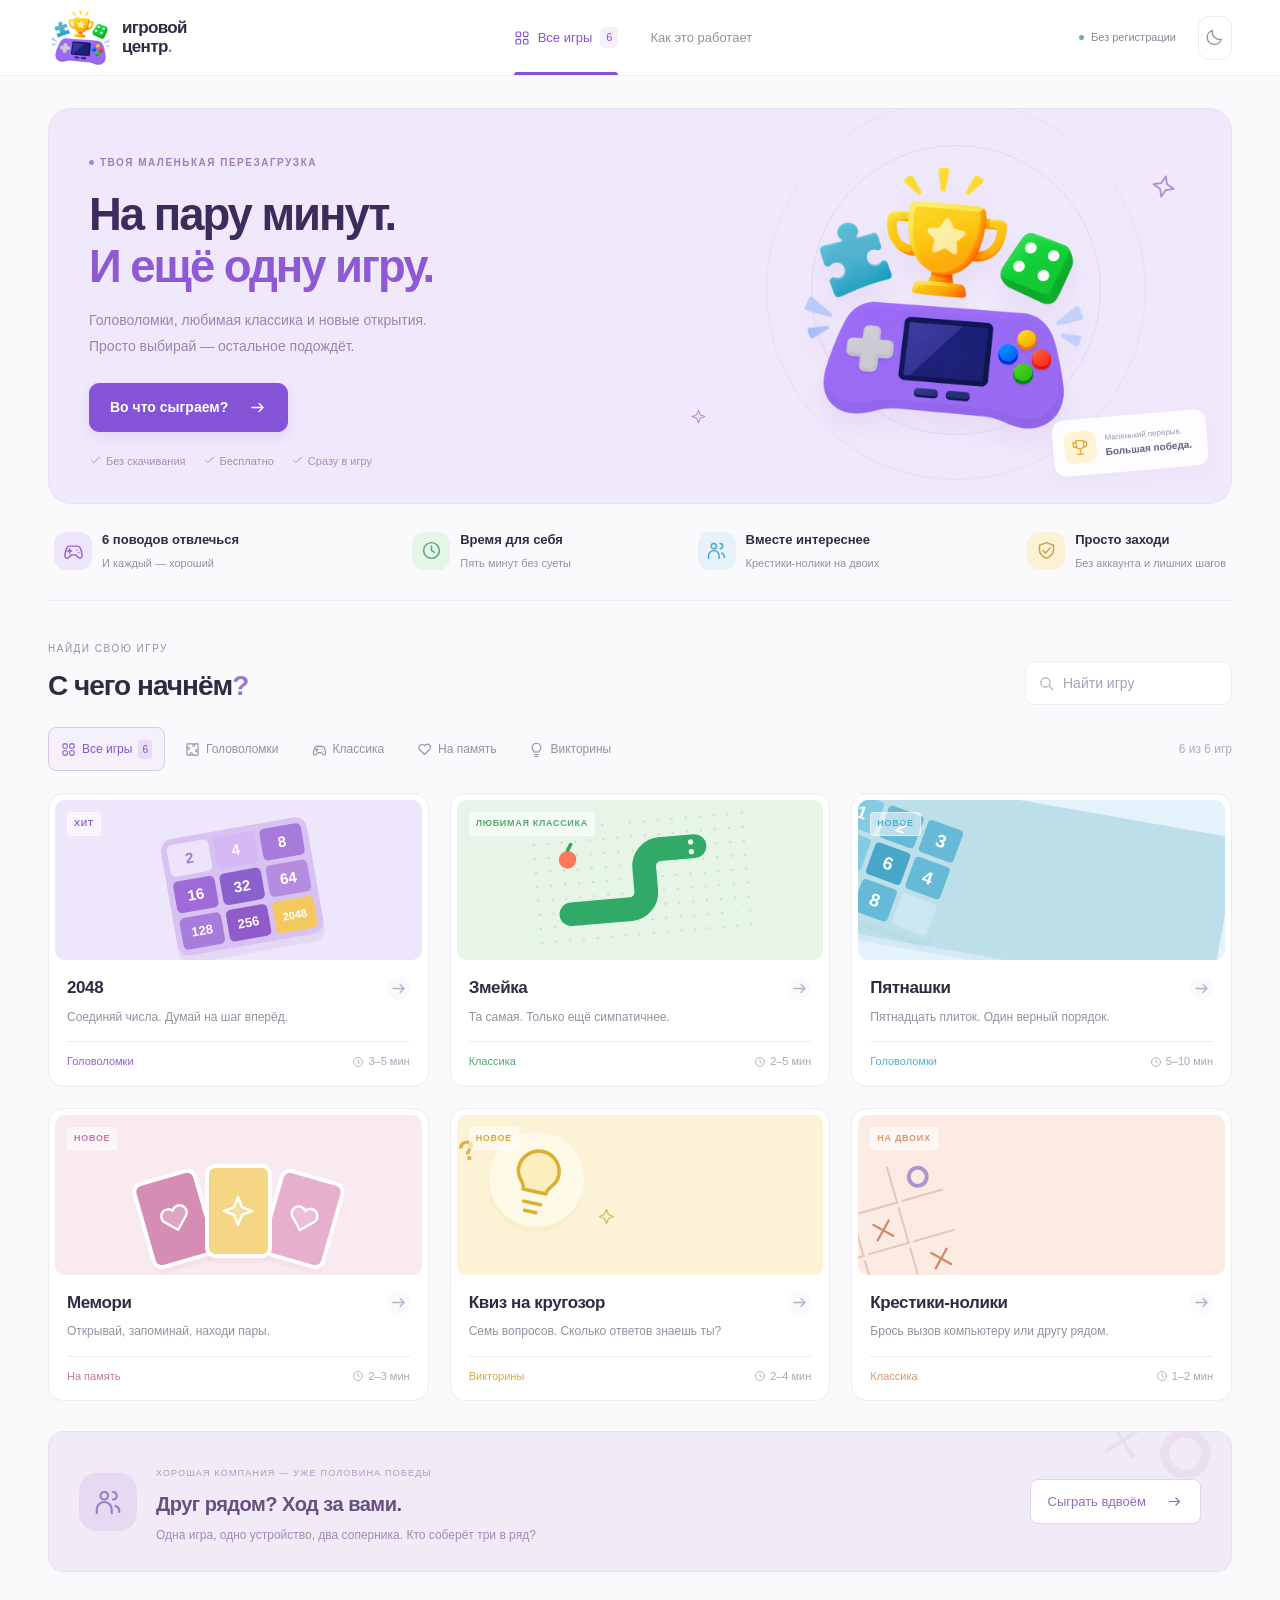
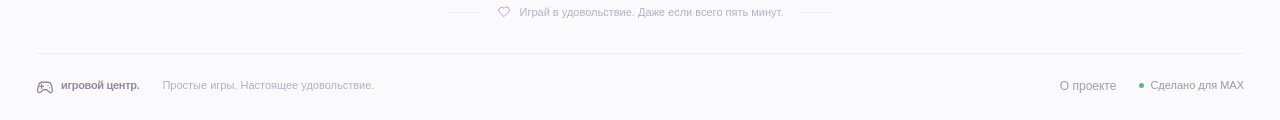
==== commit efb428ed: "Обновление сборки: Фикс иконок" ====
--- a/index.html
+++ b/index.html
@@ -59,8 +59,8 @@
     ></noscript>
     <!-- /Yandex.Metrika counter -->
     <!-- figma:head-end -->
-    <script type="module" crossorigin src="./assets/index-BHIVhDqN.js"></script>
-    <link rel="stylesheet" crossorigin href="./assets/index-17yhVeFg.css">
+    <script type="module" crossorigin src="./assets/index-BdDByyOQ.js"></script>
+    <link rel="stylesheet" crossorigin href="./assets/index-tTT74gRT.css">
   </head>
   <body>
     <!-- figma:body-start -->
--- a/assets/index-tTT74gRT.css
+++ b/assets/index-tTT74gRT.css
@@ -0,0 +1,2 @@
+/*! tailwindcss v4.3.5 | MIT License | https://tailwindcss.com */
+@layer properties{@supports (((-webkit-hyphens:none)) and (not (margin-trim:block))) or ((-moz-orient:inline) and (not (color:rgb(from red r g b)))){*,:before,:after,::backdrop{--tw-rotate-x:initial;--tw-rotate-y:initial;--tw-rotate-z:initial;--tw-skew-x:initial;--tw-skew-y:initial;--tw-blur:initial;--tw-brightness:initial;--tw-contrast:initial;--tw-grayscale:initial;--tw-hue-rotate:initial;--tw-invert:initial;--tw-opacity:initial;--tw-saturate:initial;--tw-sepia:initial;--tw-drop-shadow:initial;--tw-drop-shadow-color:initial;--tw-drop-shadow-alpha:100%;--tw-drop-shadow-size:initial}}}@layer theme{:root,:host{--font-sans:-apple-system, BlinkMacSystemFont, "Segoe UI", Roboto, "Helvetica Neue", "Noto Sans", Arial, sans-serif, "Apple Color Emoji", "Segoe UI Emoji", "Segoe UI Symbol", "Noto Color Emoji";--font-mono:ui-monospace, SFMono-Regular, Menlo, Monaco, Consolas, "Liberation Mono", "Courier New", monospace;--default-font-family:var(--font-sans);--default-mono-font-family:var(--font-mono)}}@layer base{*,:after,:before,::backdrop{box-sizing:border-box;border:0 solid;margin:0;padding:0}::file-selector-button{box-sizing:border-box;border:0 solid;margin:0;padding:0}html,:host{-webkit-text-size-adjust:100%;tab-size:4;line-height:1.5;font-family:var(--default-font-family,-apple-system, BlinkMacSystemFont, "Segoe UI", Roboto, "Helvetica Neue", "Noto Sans", Arial, sans-serif, "Apple Color Emoji", "Segoe UI Emoji", "Segoe UI Symbol", "Noto Color Emoji");font-feature-settings:var(--default-font-feature-settings,normal);font-variation-settings:var(--default-font-variation-settings,normal);-webkit-tap-highlight-color:transparent}hr{height:0;color:inherit;border-top-width:1px}abbr:where([title]){-webkit-text-decoration:underline dotted;text-decoration:underline dotted}h1,h2,h3,h4,h5,h6{font-size:inherit;font-weight:inherit}a{color:inherit;-webkit-text-decoration:inherit;-webkit-text-decoration:inherit;-webkit-text-decoration:inherit;-webkit-text-decoration:inherit;text-decoration:inherit}b,strong{font-weight:bolder}code,kbd,samp,pre{font-family:var(--default-mono-font-family,ui-monospace, SFMono-Regular, Menlo, Monaco, Consolas, "Liberation Mono", "Courier New", monospace);font-feature-settings:var(--default-mono-font-feature-settings,normal);font-variation-settings:var(--default-mono-font-variation-settings,normal);font-size:1em}small{font-size:80%}sub,sup{vertical-align:baseline;font-size:75%;line-height:0;position:relative}sub{bottom:-.25em}sup{top:-.5em}table{text-indent:0;border-color:inherit;border-collapse:collapse}:-moz-focusring:where(:not(iframe)){outline:auto}progress{vertical-align:baseline}summary{display:list-item}ol,ul,menu{list-style:none}img,svg,video,canvas,audio,iframe,embed,object{vertical-align:middle;display:block}img,video{max-width:100%;height:auto}button,input,select,optgroup,textarea{font:inherit;font-feature-settings:inherit;font-variation-settings:inherit;letter-spacing:inherit;color:inherit;opacity:1;background-color:#0000;border-radius:0}::file-selector-button{font:inherit;font-feature-settings:inherit;font-variation-settings:inherit;letter-spacing:inherit;color:inherit;opacity:1;background-color:#0000;border-radius:0}:where(select:is([multiple],[size])) optgroup{font-weight:bolder}:where(select:is([multiple],[size])) optgroup option{padding-inline-start:20px}::file-selector-button{margin-inline-end:4px}::placeholder{opacity:1}@supports (not ((-webkit-appearance:-apple-pay-button))) or (contain-intrinsic-size:1px){::placeholder{color:currentColor}@supports (color:color-mix(in lab, red, red)){::placeholder{color:color-mix(in oklab, currentcolor 50%, transparent)}}}textarea{resize:vertical}::-webkit-search-decoration{-webkit-appearance:none}::-webkit-date-and-time-value{min-height:1lh;text-align:inherit}::-webkit-datetime-edit{display:inline-flex}::-webkit-datetime-edit-fields-wrapper{padding:0}::-webkit-datetime-edit{padding-block:0}::-webkit-datetime-edit-year-field{padding-block:0}::-webkit-datetime-edit-month-field{padding-block:0}::-webkit-datetime-edit-day-field{padding-block:0}::-webkit-datetime-edit-hour-field{padding-block:0}::-webkit-datetime-edit-minute-field{padding-block:0}::-webkit-datetime-edit-second-field{padding-block:0}::-webkit-datetime-edit-millisecond-field{padding-block:0}::-webkit-datetime-edit-meridiem-field{padding-block:0}::-webkit-calendar-picker-indicator{line-height:1}:-moz-ui-invalid{box-shadow:none}button,input:where([type=button],[type=reset],[type=submit]){appearance:button}::file-selector-button{appearance:button}::-webkit-inner-spin-button{height:auto}::-webkit-outer-spin-button{height:auto}[hidden]:where(:not([hidden=until-found])){display:none!important}svg{vertical-align:middle;flex-shrink:0;display:inline-block}body{color:#302b42;-webkit-font-smoothing:antialiased;background:#faf9fc;font-family:-apple-system,BlinkMacSystemFont,Segoe UI,Roboto,sans-serif}button,a{-webkit-tap-highlight-color:transparent}button{cursor:pointer}button:disabled{cursor:default}button,input{font:inherit}a{color:inherit;text-decoration:none}button:focus-visible,a:focus-visible,input:focus-visible{outline-offset:4px;outline:3px solid #a581e9}html{scroll-behavior:smooth}}@layer components;@layer utilities{.visible{visibility:visible}.fixed{position:fixed}.grid{display:grid}.hidden{display:none}.transform{transform:var(--tw-rotate-x, ) var(--tw-rotate-y, ) var(--tw-rotate-z, ) var(--tw-skew-x, ) var(--tw-skew-y, )}.filter{filter:var(--tw-blur, ) var(--tw-brightness, ) var(--tw-contrast, ) var(--tw-grayscale, ) var(--tw-hue-rotate, ) var(--tw-invert, ) var(--tw-saturate, ) var(--tw-sepia, ) var(--tw-drop-shadow, )}}.game-center{--page:#faf9fc;--surface:#fff;--text:#302b42;--muted:#94909f;--border:#eeebf3;--purple:#8554d6;--soft:#f5f1fb;--deep:#3c2c5b;min-height:100vh;color:var(--text);background:var(--page)}.game-center.theme-dark{--page:#1d1b27;--surface:#282532;--text:#f1edf8;--muted:#a39aaf;--border:#3b3549;--soft:#342b44;--deep:#e3d3ff;--purple:#ae86f0}.site-header{background:var(--surface);border-bottom:1px solid var(--border);height:76px}.header-inner{justify-content:space-between;align-items:center;max-width:1304px;height:100%;margin:auto;padding:0 48px;display:flex}.site-brand{text-align:left;align-items:center;gap:9px;display:flex}.site-brand>img{object-fit:contain;width:65px;height:65px;transform:scale(1.32)}.site-brand>span{letter-spacing:-.65px;font-size:17px;font-weight:750;line-height:1.1}.site-brand>span>span{display:block}.brand-period{color:#a47ce0}.site-nav{align-items:center;gap:32px;height:100%;display:flex}.site-nav button{height:100%;color:var(--muted);align-items:center;gap:8px;font-size:13px;font-weight:500;display:flex;position:relative}.site-nav .nav-selected{color:var(--purple)}.nav-selected:after{content:"";background:var(--purple);border-radius:3px 3px 0 0;width:100%;height:3px;position:absolute;bottom:0}.site-nav button>span{background:var(--soft);border-radius:5px;padding:2px 6px;font-size:11px}.header-actions{align-items:center;gap:22px;display:flex}.no-login{color:#8b8495;align-items:center;gap:7px;font-size:11px;display:flex}.no-login>span,.made-for>span{background:#62b58a;border-radius:50%;width:5px;height:5px}.theme-button{border:1px solid var(--border);width:34px;height:34px;color:var(--muted);border-radius:11px;place-items:center;min-height:44px;display:grid}.theme-button:hover{background:var(--soft);color:var(--purple)}.hub-main{max-width:1304px;margin:auto;padding:32px 48px 0}.hero{background:#f0e8fb;border:1px solid #e9def7;border-radius:23px;grid-template-columns:1.15fr 1fr;min-height:360px;display:grid;position:relative;overflow:hidden}.hero-copy{z-index:1;padding:39px 0 34px 40px}.hero-kicker{letter-spacing:1.5px;color:#9b7fba;align-items:center;gap:6px;font-size:10px;font-weight:550;display:inline-flex}.hero-kicker>span{background:#a685d6;border-radius:50%;width:5px;height:5px}.hero h1{letter-spacing:-2px;color:#3d2c5b;margin:17px 0 13px;font-size:clamp(36px,3.55vw,49px);font-weight:650;line-height:1.15}.hero h1>span{color:#8d59d4}.hero-copy>p{color:#9886ad;font-size:14px;line-height:1.9}.primary-button{color:#fff;background:#8554d6;border:1px solid #8554d6;border-radius:10px;justify-content:center;align-items:center;gap:20px;min-height:44px;padding:13px 20px;font-size:14px;font-weight:550;transition:transform .2s,background .2s;display:inline-flex}.primary-button:hover{background:#7243c0;transform:translateY(-1px)}.hero-button{margin-top:23px;box-shadow:0 5px 12px #8052bf1c}.hero-promises{flex-wrap:wrap;gap:17px;margin-top:21px;display:flex}.hero-promises>span{color:#a390b8;align-items:center;gap:4px;font-size:11px;display:flex}.hero-promises svg{color:#a68abf}.hero-visual{place-items:center;display:grid;position:relative}.hero-logo{z-index:1;filter:drop-shadow(0 15px 10px #9278c51a);width:410px;max-width:none;height:410px;position:absolute;top:-16px;left:50%;transform:translate(-53%)}.hero-orbit{border:1px solid #e4d7f4;border-radius:50%;width:290px;height:290px;position:absolute;top:36px;left:50%;transform:translate(-50%)}.orbit-two{border-color:#e8ddf6;width:380px;height:380px;top:-9px}.hero-float{z-index:2;background:#ffffffdf;border:1px solid #fff;border-radius:12px;align-items:center;gap:9px;padding:11px 14px 11px 10px;display:flex;position:absolute;bottom:32px;right:24px;transform:rotate(-5deg);box-shadow:0 6px 20px #7e5daa0a}.float-icon{color:#dbab37;background:#fff3d3;border-radius:9px;place-items:center;width:32px;height:32px;display:grid}.hero-float>span:last-child{color:#a298af;font-size:8px;line-height:1.5}.hero-float strong{color:#6e5d85;font-size:10px;font-weight:550;display:block}.floating-star{color:#ac91d0;z-index:2;position:absolute}.star-one{top:65px;right:55px;transform:rotate(13deg)}.star-two{bottom:75px;left:10px}.benefits{border-bottom:1px solid var(--border);grid-template-columns:repeat(4,1fr);gap:15px;padding:26px 6px 29px;display:grid}.benefits>div{justify-content:center;align-items:center;gap:10px;display:flex}.benefits>div:first-child{justify-content:start}.benefits>div:last-child{justify-content:end}.benefit-icon{border-radius:12px;flex-shrink:0;place-items:center;width:38px;height:38px;display:grid}.purple-icon{color:#9664d5;background:#eee6fa}.green-icon{color:#54a672;background:#e6f5e9}.blue-icon{color:#55a4ca;background:#e5f2fa}.yellow-icon{color:#caa345;background:#fbf1d6}.benefits strong{font-size:13px;font-weight:550;display:block}.benefits small{color:var(--muted);margin-top:5px;font-size:11px;display:block}.games-section{padding-top:34px;scroll-margin-top:25px}.games-heading{justify-content:space-between;align-items:end;display:flex}.section-eyebrow{color:var(--muted);letter-spacing:1.5px;font-size:10px;font-weight:500}.games-heading h2{letter-spacing:-1px;margin-top:7px;font-size:28px;font-weight:600;line-height:1.4}.games-heading h2>span{color:#9c75d6}.search-box{background:var(--surface);border:1px solid var(--border);color:#b0a7bc;border-radius:9px;align-items:center;gap:8px;width:207px;min-height:44px;padding:10px 12px;display:flex}.search-box input{width:100%;min-width:0;color:var(--text);background:0 0;outline:none;font-size:14px}.search-box input::placeholder{color:#aaa1b5}.search-box button{place-items:center;display:grid}.filter-row{justify-content:space-between;align-items:center;gap:20px;margin-top:22px;margin-bottom:22px;display:flex}.category-tabs{gap:7px;display:flex}.category-tabs button{white-space:nowrap;color:var(--muted);border:1px solid #0000;border-radius:8px;align-items:center;gap:6px;min-height:44px;padding:9px 12px;font-size:12px;display:flex}.category-tabs button:hover{color:var(--purple);background:var(--soft)}.category-tabs button.selected{color:var(--purple);background:var(--soft);border-color:#d9c9ee}.category-tabs button>span{background:#e9dcf9;border-radius:4px;padding:2px 4px;font-size:10px}.game-count{color:#b2aaba;white-space:nowrap;font-size:12px}.games-grid{grid-template-columns:repeat(3,minmax(0,1fr));gap:21px;display:grid}.game-card{border:1px solid var(--border);background:var(--surface);text-align:left;border-radius:15px;padding:6px;transition:transform .2s,box-shadow .2s,border-color .2s}.game-card:hover{border-color:#d4bde9;transform:translateY(-4px);box-shadow:0 10px 28px #44305e0b}.game-card:active{transform:scale(.985)}.game-thumbnail{background:var(--thumb-bg);border-radius:10px;height:160px;position:relative;overflow:hidden}.color-purple{--thumb-bg:#eee6fb;--accent:#9461d8}.color-green{--thumb-bg:#e6f5e8;--accent:#54a873}.color-blue{--thumb-bg:#e4f2fb;--accent:#4eafd0}.color-pink{--thumb-bg:#f9eaf1;--accent:#c978a3}.color-yellow{--thumb-bg:#fcf2d6;--accent:#d3ab3d}.color-peach{--thumb-bg:#fbebe2;--accent:#d89976}.card-badge{z-index:2;letter-spacing:.7px;color:var(--accent);background:#ffffff8c;border:1px solid #ffffff7a;border-radius:4px;padding:4px 6px;font-size:9px;font-weight:600;position:absolute;top:12px;left:12px}.badge-hit{color:#9865cc;background:#f9f5ff}.game-art{place-items:center;width:100%;height:100%;display:grid}.art-number-grid{background:#d7c2f3;border-radius:12px;grid-template-columns:repeat(3,42px);gap:5px;padding:6px;display:grid;transform:rotate(-10deg)translate(3px,7px);box-shadow:0 8px #bba0db33}.art-number-grid>span{color:#fff;background:#b38ee9;border-radius:5px;place-items:center;width:42px;height:32px;font-size:15px;font-weight:650;display:grid}.art-number-grid .art-tile-0{color:#a280cc;background:#ede3fa}.art-number-grid .art-tile-1{background:#d4b7f3}.art-number-grid .art-tile-2{background:#a67bdc}.art-number-grid .art-tile-3{background:#9e6bd8}.art-number-grid .art-tile-4{background:#8960cc}.art-number-grid .art-tile-5{background:#b58cdf}.art-number-grid .art-tile-6{background:#a87cdb;font-size:13px}.art-number-grid .art-tile-7{background:#915acb;font-size:13px}.art-number-grid .art-tile-8{background:#f3c85e;font-size:11px}.art-snake-field{background:radial-gradient(#c3e4c7 1.3px,#0000 1.3px) 0 0/14px 14px;width:220px;height:130px;transform:rotate(-5deg)}.art-snake-field svg{width:100%;height:100%}.art-fifteen{background:#bcdfe9;border-radius:11px;grid-template-columns:repeat(3,37px);gap:5px;padding:6px;display:grid;transform:rotate(10deg)translate(3px,5px);box-shadow:0 6px #afd0e44d}.art-fifteen>span{color:#fff;background:#66bad7;border-radius:4px;place-items:center;height:34px;font-size:18px;font-weight:600;display:grid}.art-fifteen>span:nth-child(3n+1){background:#85cbe2}.art-fifteen>span:nth-child(5){background:#48a6c8}.art-fifteen>span:last-child{background:#cbe7ef}.art-memory{justify-content:center;align-items:center;margin-top:16px;display:flex}.art-memory>span{color:#fff;background:#d68db5;border:4px solid #fff;border-radius:10px;place-items:center;width:67px;height:90px;display:grid;transform:rotate(-16deg);box-shadow:0 5px #c87ea715}.art-memory>span:nth-child(2){color:#fff;z-index:1;background:#f4d684;height:94px;margin:0 -3px;transform:translateY(-8px)rotate(0)}.art-memory>span:nth-child(3){background:#e5afcd;transform:rotate(16deg)}.art-memory svg{fill:#fff3}.art-quiz{place-items:center;width:160px;height:130px;display:grid;position:relative}.quiz-lightbulb{color:#dcae32;background:#fff9e8;border-radius:50%;place-items:center;width:95px;height:95px;display:grid;transform:rotate(12deg);box-shadow:0 5px #e7c87422}.quiz-lightbulb svg{stroke-width:1.2px;fill:#f9dc7d66}.quiz-spark{color:#d9b44b;font-weight:600;position:absolute}.s-one{font-size:28px;top:15px;left:2px;transform:rotate(-18deg)}.s-two{bottom:17px;right:2px}.art-tictactoe{grid-template-columns:repeat(3,43px);gap:4px;display:grid;transform:rotate(-8deg)translateY(7px)}.art-tictactoe>span{color:#d08a67;border-bottom:2px solid #e7c7b3;border-right:2px solid #e7c7b3;place-items:center;height:38px;display:grid}.art-tictactoe>span:nth-child(3n){border-right:none}.art-tictactoe>span:nth-child(n+7){border-bottom:none}.art-o>span{border:4px solid #af95ce;border-radius:50%;width:22px;height:22px}.thumbnail-play{width:29px;height:29px;color:var(--accent);opacity:0;background:#ffffffb0;border-radius:50%;place-items:center;transition:opacity .2s,transform .2s;display:grid;position:absolute;bottom:11px;right:11px;transform:translate(5px)}.game-card:hover .thumbnail-play{opacity:1;transform:translate(0)}.thumbnail-play svg{margin-left:2px}.game-card-body{padding:15px 12px 10px}.card-title-row{justify-content:space-between;align-items:center;display:flex}.card-title-row h3{letter-spacing:-.4px;font-size:17px;font-weight:600}.card-arrow{color:#b9afc6;background:var(--page);border-radius:50%;place-items:center;width:23px;height:23px;display:grid}.game-card-body>p{color:var(--muted);margin-top:6px;font-size:12px;line-height:1.7}.card-meta{border-top:1px solid var(--border);color:#ada3b8;flex-wrap:wrap;justify-content:space-between;align-items:center;gap:6px;margin-top:14px;padding-top:11px;font-size:11px;display:flex}.card-meta>span:last-child{align-items:center;gap:4px;display:flex}.card-meta>span:first-child{color:var(--accent)}.empty-results{text-align:center;color:var(--muted);background:var(--surface);border:1px dashed var(--border);border-radius:15px;justify-items:center;gap:15px;padding:50px 15px;display:grid}.empty-results h3{color:var(--text);font-weight:550}.empty-results p{font-size:12px}.friend-banner{background:#f0ebf7;border:1px solid #e8e0f0;border-radius:15px;align-items:center;gap:19px;margin-top:30px;padding:27px 30px;display:flex;position:relative;overflow:hidden}.friend-banner-icon{color:#9d7cbf;background:#e6daf3;border-radius:18px;flex-shrink:0;place-items:center;width:58px;height:58px;display:grid}.friend-banner .section-eyebrow{letter-spacing:1.2px;color:#ae98c5;font-size:9px}.friend-banner h2{letter-spacing:-.5px;color:#675080;margin-top:6px;font-size:20px;font-weight:550}.friend-banner p{color:#a18ab6;margin-top:7px;font-size:12px}.friend-button{color:#936bb8;z-index:1;background:#fff;border:1px solid #e2d6ef;border-radius:8px;align-items:center;gap:20px;margin-left:auto;padding:12px 17px;font-size:13px;display:flex}.friend-button:hover{background:#faf6ff}.banner-decoration{color:#e8dff0;align-items:center;gap:12px;display:flex;position:absolute;top:-12px;right:20px;transform:rotate(12deg)}.banner-decoration>span{border:9px solid #e8dff0;border-radius:50%;width:50px;height:50px}.bottom-motto{color:#b9afc5;justify-content:center;align-items:center;gap:9px;margin:32px 0;display:flex}.bottom-motto>span{background:var(--border);width:36px;height:1px;margin:0 6px}.bottom-motto p{font-size:11px}.bottom-motto svg{color:#baa4d0}.site-footer{border-top:1px solid var(--border);justify-content:space-between;align-items:center;max-width:1208px;margin:0 auto;padding:23px 0 25px;display:flex}.site-footer>div{flex-wrap:wrap;align-items:center;gap:23px;display:flex}.footer-brand{color:#95889f;letter-spacing:-.3px;align-items:center;gap:7px;font-size:11px;font-weight:600;display:flex}.footer-caption{color:#b8afc2;font-size:11px}.site-footer button,.site-footer a{color:#a69bae;font-size:12px}.site-footer button:hover,.site-footer a:hover{color:var(--purple)}.made-for{color:#9f95a8;align-items:center;gap:6px;font-size:11px;display:flex}.secondary-button{border:1px solid var(--border);background:var(--soft);color:var(--purple);border-radius:9px;justify-content:center;align-items:center;gap:9px;min-height:44px;padding:12px 18px;font-size:14px;display:inline-flex}.secondary-button:hover{border-color:#b899d8}.modal-backdrop{z-index:20;-webkit-backdrop-filter:blur(5px);backdrop-filter:blur(5px);background:#231a3e77;place-items:center;padding:20px;display:grid;position:fixed;inset:0}.modal-box{background:var(--surface);border:1px solid var(--border);border-radius:22px;width:100%;max-width:450px;max-height:90dvh;padding:32px;position:relative;overflow:auto;box-shadow:0 20px 100px #21113722}.modal-close{color:var(--muted);position:absolute;top:18px;right:18px}.modal-brand{background:var(--soft);width:62px;height:62px;color:var(--purple);border-radius:20px;place-items:center;margin-bottom:24px;display:grid}.modal-box h2{letter-spacing:-.6px;margin-bottom:20px;font-size:24px;font-weight:550;line-height:1.4}.modal-box p{color:var(--muted);margin:14px 0;font-size:14px;line-height:1.95}.modal-box ol{color:var(--muted);gap:13px;padding-left:20px;font-size:14px;line-height:1.95;list-style:decimal;display:grid}.modal-box .primary-button{width:100%;margin-top:25px}.theme-dark .hero{background:#332741;border-color:#493659}.theme-dark .hero h1{color:#f1e5ff}.theme-dark .hero h1>span{color:#b28be5}.theme-dark .hero-orbit{border-color:#493759}.theme-dark .hero-float{background:#44344fea;border-color:#574163}.theme-dark .hero-float strong{color:#e3ceed}.theme-dark .hero-copy>p{color:#b3a0c5}.theme-dark .friend-banner{background:#332b40;border-color:#493859}.theme-dark .friend-banner h2{color:#decaef}.theme-dark .friend-button{color:#d2b6ea;background:#44324e;border-color:#614778}.theme-dark .banner-decoration{color:#3c314a}.theme-dark .banner-decoration>span{border-color:#3c314a}.theme-dark .category-tabs button.selected{border-color:#694a8d}.theme-dark .category-tabs button>span{background:#4b375f}@media (width>=1500px){.hub-main{padding-top:40px}.hero{min-height:391px}.hero-copy{padding-top:44px}.hero-logo{width:444px;height:444px;top:-18px}.game-thumbnail{height:178px}}@media (width<=1150px){.header-inner,.hub-main{padding-left:30px;padding-right:30px}.site-footer{margin-left:30px;margin-right:30px}.hero h1{font-size:41px}.hero-copy{padding-left:30px}.hero-logo{width:365px;height:365px;top:8px}.hero-float{bottom:28px;right:15px}.benefits{gap:10px}.benefits strong{font-size:13px}.benefits small{font-size:11px}.benefits>div{gap:8px}.games-grid{gap:16px}.game-card-body{padding-left:9px;padding-right:9px}.game-card-body>p{font-size:12px}.friend-banner{padding:23px}.friend-banner h2{font-size:19px}.friend-button{gap:10px}}@media (width<=850px){.hero h1{font-size:36px}.hero-copy{padding-left:25px}.hero-logo{width:330px;height:330px;top:25px;transform:translate(-49%)}.hero{min-height:350px}.hero-visual{min-width:0}.hero-orbit{width:250px;height:250px;top:60px}.orbit-two{width:320px;height:320px;top:25px}.hero-float{bottom:20px;right:7px}.hero-copy>p{font-size:14px}.hero-promises{gap:10px}.hero-promises>span{font-size:11px}.hero-kicker{font-size:10px}.site-nav{gap:20px}.site-nav button{font-size:13px}.header-actions{gap:12px}.no-login{font-size:11px}.benefit-icon{border-radius:10px;width:31px;height:31px}.benefit-icon svg{width:17px}.benefits strong{font-size:13px}.benefits small{font-size:11px}.category-tabs{gap:2px}.category-tabs button{min-height:44px;padding-left:9px;padding-right:9px;font-size:12px}.game-count{display:none}.games-grid{grid-template-columns:repeat(2,minmax(0,1fr))}.game-card-body>p{font-size:12px}.game-thumbnail{height:170px}.friend-banner{gap:14px}.friend-banner-icon{border-radius:13px;width:44px;height:44px}.friend-banner p{max-width:260px;font-size:12px;line-height:1.8}.friend-banner .section-eyebrow{font-size:9px}.friend-banner h2{font-size:17px}.friend-button{gap:8px;padding:11px;font-size:13px}.site-footer{flex-wrap:wrap;gap:20px}.site-footer>div{gap:15px}.footer-caption{font-size:11px}}@media (width<=600px){.site-header{height:76px}.header-inner{padding:0 20px}.site-brand{gap:6px}.site-brand>img{width:54px;height:54px}.site-brand>span{font-size:15px}.site-nav{display:none}.no-login{font-size:11px}.header-actions{gap:12px}.theme-button{border-radius:10px;width:32px;height:32px;min-height:44px}.hub-main{padding:19px 17px 0}.hero{border-radius:20px;flex-direction:column;min-height:0;display:flex}.hero-copy{padding:27px 25px 0}.hero-kicker{letter-spacing:1.3px;font-size:10px}.hero h1{letter-spacing:-1.8px;margin:15px 0 13px;font-size:clamp(34px,8.8vw,44px);line-height:1.12}.hero-copy>p{font-size:14px;line-height:1.9}.wide-break{display:none}.hero-button{gap:18px;margin-top:18px;padding:12px 16px;font-size:10px}.hero-promises{gap:14px;margin-top:15px}.hero-promises>span{font-size:11px}.hero-visual{height:232px;margin-top:-4px}.hero-logo{width:316px;height:316px;top:-51px;transform:translate(-50%)}.hero-orbit{width:222px;height:222px;top:6px}.orbit-two{width:290px;height:290px;top:-28px}.hero-float{gap:7px;padding:8px 10px 8px 8px;bottom:20px;right:18px}.hero-float>span:last-child{font-size:6px}.hero-float strong{font-size:8px}.float-icon{border-radius:8px;width:27px;height:27px}.star-one{top:21px;right:35px}.star-two{bottom:60px;left:40px}.star-one svg{width:19px}.benefits{grid-template-columns:1fr 1fr;gap:21px 10px;padding:24px 5px}.benefits>div,.benefits>div:last-child{justify-content:start}.benefits>div{gap:9px}.benefit-icon{width:34px;height:34px}.benefits strong{font-size:13px}.benefits small{margin-top:4px;font-size:11px}.games-section{padding-top:26px}.section-eyebrow{letter-spacing:1.3px;font-size:10px}.games-heading h2{margin-top:5px;font-size:25px}.search-box{border-radius:8px;gap:5px;width:134px;min-height:44px;padding:9px}.search-box input{font-size:14px}.search-box>svg{flex-shrink:0;width:14px}.filter-row{scrollbar-width:none;margin-top:17px;margin-bottom:18px;padding:3px 0 7px;overflow-x:auto}.filter-row::-webkit-scrollbar{display:none}.category-tabs{gap:5px}.category-tabs button{min-height:44px;padding:8px 10px;font-size:12px}.category-tabs button svg{width:13px}.games-grid{gap:12px}.game-card{border-radius:13px;padding:4px}.game-thumbnail{border-radius:9px;height:130px}.card-badge{padding:3px 4px;font-size:9px;top:8px;left:7px}.game-card-body{padding:12px 7px 8px}.card-title-row h3{letter-spacing:-.3px;font-size:17px}.card-arrow{background:0 0;width:18px;height:18px}.card-arrow svg{width:15px}.game-card-body>p{min-height:27px;margin-top:5px;font-size:12px;line-height:1.7}.card-meta{margin-top:11px;padding-top:9px;font-size:11px}.card-meta svg{width:10px}.card-meta>span:last-child{gap:2px}.art-number-grid{transform:rotate(-10deg)translateY(10px)scale(.78)}.art-snake-field{background-size:11px 11px;width:158px;height:105px;margin-top:14px}.art-fifteen{transform:rotate(10deg)translateY(8px)scale(.79)}.art-memory{margin-top:15px;transform:scale(.72)}.art-quiz{transform:scale(.8)translateY(9px)}.art-tictactoe{transform:rotate(-8deg)translateY(9px)scale(.8)}.friend-banner{flex-wrap:wrap;gap:13px;margin-top:24px;padding:22px}.friend-banner-icon{border-radius:12px;width:39px;height:39px}.friend-banner-icon svg{width:23px}.friend-banner>div{flex:1}.friend-banner h2{font-size:17px}.friend-banner .section-eyebrow{letter-spacing:.6px;font-size:9px;line-height:1.7;display:block}.friend-banner p{margin-top:5px;font-size:12px;line-height:1.9}.friend-button{margin:4px 0 0 52px;padding:10px 14px;font-size:13px}.banner-decoration{opacity:.6;top:-20px;right:5px}.bottom-motto{gap:6px;margin:26px 0}.bottom-motto>span{width:14px;margin:0}.bottom-motto p{font-size:11px}.bottom-motto svg{width:12px}.site-footer{flex-direction:column;align-items:start;gap:18px;margin:0 20px;padding:21px 0}.site-footer>div{justify-content:space-between;width:100%}.site-footer>div:last-child{justify-content:start;gap:25px}.site-footer .made-for{margin-left:auto;font-size:7px}.footer-caption{font-size:11px}.footer-brand{font-size:10px}.site-footer button,.site-footer a{font-size:12px}.modal-box{border-radius:18px;padding:27px}.modal-box h2{font-size:22px}}@media (prefers-reduced-motion:reduce){html{scroll-behavior:auto}.game-center *,.game-center :before,.game-center :after{transition:none!important;animation:none!important}}.game-center:has(.play-page) .site-header{height:56px}.game-center:has(.play-page) .site-brand>img{width:46px;height:46px;transform:none}.game-center:has(.play-page) .site-brand>span{font-size:14px}.game-center:has(.play-page) .hub-main{padding-top:8px;padding-bottom:max(12px, env(safe-area-inset-bottom))}.game-center:has(.play-page) .bottom-motto{display:none}.play-page{padding:0}.play-breadcrumb{min-height:36px;color:var(--muted);align-items:center;gap:10px;margin:0 0 8px;font-size:13px;display:flex}.play-breadcrumb button{min-height:36px;color:var(--purple);align-items:center;gap:7px;display:flex}.play-layout{grid-template-columns:minmax(0,1fr) 300px;align-items:start;gap:24px;display:grid}.play-panel{background:var(--surface);border:1px solid var(--border);border-radius:20px;min-width:0;padding:20px 24px;box-shadow:0 6px 26px #39215204}.play-heading{justify-content:space-between;align-items:center;gap:12px;min-height:44px;margin-bottom:12px;display:flex}.play-heading h1{letter-spacing:-.7px;margin:2px 0 0;font-size:26px;font-weight:650;line-height:1.1}.play-heading .section-eyebrow{color:var(--accent);font-size:10px;line-height:1.3;display:block}.rules-button{border:1px solid var(--border);min-height:44px;color:var(--muted);border-radius:10px;flex-shrink:0;align-items:center;gap:7px;padding:8px 12px;font-size:13px;display:inline-flex}.rules-button:hover{color:var(--purple);background:var(--soft)}.game-content{--board-size:min(100%, 400px, max(200px, calc(100svh - 354px - env(safe-area-inset-bottom))));text-align:center;flex-direction:column;align-items:center;gap:10px;width:100%;min-width:0;max-width:440px;margin:0 auto;display:flex}.game-stats{width:var(--board-size);grid-template-columns:repeat(2,minmax(0,1fr));gap:8px;margin:0;display:grid}.game-stat{border:1px solid var(--border);background:var(--soft);border-radius:10px;justify-content:space-between;align-items:center;gap:8px;min-width:0;min-height:46px;padding:9px 12px;display:flex}.game-stat>span{text-align:left;color:var(--muted);font-size:11px;line-height:1.3}.game-stat strong{color:var(--purple);font-variant-numeric:tabular-nums;white-space:nowrap;font-size:22px;font-weight:700;line-height:1}.number-board{width:var(--board-size);aspect-ratio:1;touch-action:none;-webkit-user-select:none;user-select:none;background:#d9c8ef;border-radius:15px;flex:none;grid-template-rows:repeat(4,minmax(0,1fr));grid-template-columns:repeat(4,minmax(0,1fr));gap:8px;padding:9px;display:grid}.number-tile{color:#fff;font-variant-numeric:tabular-nums;background:#e9def5;border-radius:8px;justify-content:center;align-items:center;min-width:0;min-height:0;font-size:clamp(21px,5.8vw,29px);font-weight:700;display:flex}.tile-2{color:#62437e;background:#cbb0e8}.tile-4{background:#b590df}.tile-8{background:#9d70d6}.tile-16{background:#8655c1}.tile-32{background:#68b9ce}.tile-64{background:#4ea4c0}.tile-128{background:#64b882}.tile-256{background:#3c9b69}.tile-512{background:#ee9b60}.tile-1024{background:#e5ad3f}.tile-2048{color:#775011;background:#f3c848;box-shadow:inset 0 0 0 2px #ffe9a0}.tile-128,.tile-256,.tile-512{font-size:clamp(18px,5vw,25px)}.tile-1024,.tile-2048{font-size:clamp(15px,4.3vw,21px)}.game-message{width:100%;color:var(--muted);text-wrap:balance;margin:0;font-size:12px;line-height:1.5}.game-controls{justify-content:center;align-items:center;gap:16px;width:100%;max-width:400px;display:flex}.game-actions{flex-direction:column;flex:1;justify-content:center;gap:8px;min-width:0;max-width:170px;display:flex}.game-actions>button{gap:6px;width:100%;min-height:46px;padding:9px 10px;font-size:13px;line-height:1.3}.game-actions svg{flex-shrink:0}.game-action-row{flex-wrap:wrap;justify-content:center;gap:8px;display:flex}.direction-pad{touch-action:manipulation;flex:none;grid-template-rows:repeat(2,52px);grid-template-columns:repeat(3,54px);gap:7px;margin:0;display:grid}.direction-pad button{background:var(--soft);color:var(--purple);-webkit-user-select:none;user-select:none;-webkit-touch-callout:none;border:1px solid #ded0ed;border-radius:13px;place-items:center;display:grid;box-shadow:0 3px #cbb8e132}.direction-pad button:active{box-shadow:none;color:#7141b4;background:#e4d5f6;transform:translateY(2px)}.direction-up{grid-area:1/2}.direction-left{grid-area:2/1}.direction-down{grid-area:2/2}.direction-right{grid-area:2/3}.direction-up svg{transform:rotate(-90deg)}.direction-left svg{transform:rotate(180deg)}.direction-down svg{transform:rotate(90deg)}.snake-board{width:var(--board-size);aspect-ratio:1;background-color:#e8f4e9;background-image:conic-gradient(#deefdf 25%, transparent 0 50%, #deefdf 0 75%, transparent 0);touch-action:none;-webkit-user-select:none;user-select:none;background-size:12.5% 12.5%;border:5px solid #c8dfcd;border-radius:15px;flex:none;position:relative;overflow:hidden}.snake-segment{background:#56b977;border:1px solid #e1f0e3;border-radius:4px;width:6.25%;height:6.25%;position:absolute}.snake-head{z-index:1;background:#338752;border-radius:5px}.snake-food{place-items:center;width:6.25%;height:6.25%;display:grid;position:absolute}.snake-food:before{content:"";background:#f47961;border-radius:50%;width:75%;height:75%;box-shadow:inset -2px -2px #e56a55}.snake-eyes:before,.snake-eyes:after{content:"";background:#fff;border-radius:50%;width:3px;height:3px;position:absolute;top:22%;right:22%}.snake-eyes:after{top:auto;bottom:22%}.eyes-left{height:100%;display:block;transform:rotate(180deg)}.eyes-up{height:100%;display:block;transform:rotate(-90deg)}.eyes-down{height:100%;display:block;transform:rotate(90deg)}.board-overlay{z-index:2;color:#4d8a60;-webkit-backdrop-filter:blur(3px);backdrop-filter:blur(3px);background:#e8f4e9ed;flex-direction:column;justify-content:center;align-items:center;gap:8px;padding:12px;display:flex;position:absolute;inset:0;overflow-y:auto}.board-overlay>svg{flex-shrink:0;width:28px;height:28px}.board-overlay h3{letter-spacing:-.5px;color:#35553e;font-size:clamp(16px,4vw,22px);font-weight:600;line-height:1.2}.board-overlay p{color:#688871;font-size:12px;line-height:1.4}.board-overlay button{flex-shrink:0;min-height:44px;padding:9px 16px;font-size:13px}.board-overlay .primary-button{margin:2px 0 0}.board-overlay .secondary-button{color:#578263;background:#f9fff9;border-color:#c9dfce}.fifteen-board{background:#c7e1ec}.fifteen-tile{background:#7cbdd4;border-bottom:3px solid #5ea4be;transition:background .15s}.fifteen-tile:hover:not(:disabled){background:#60abc7}.correct-tile{background:#54a7c6;border-bottom-color:#388dae}.empty-tile{background:#d7eaf0;border:0}.game-memory{--board-size:min(100%, 410px, max(240px, calc(125svh - 360px)))}.memory-board{width:var(--board-size);aspect-ratio:4/3;flex:none;grid-template-rows:repeat(3,minmax(0,1fr));grid-template-columns:repeat(4,minmax(0,1fr));gap:9px;display:grid}.memory-card{color:#ffffffbf;background:#bc8fcf;border:3px solid #e6d1ee;border-radius:12px;place-items:center;min-width:0;min-height:0;transition:background .2s,transform .2s;display:grid}.memory-card:hover:not(:disabled){background:#aa77bf}.memory-card:active{transform:scale(.97)}.memory-card.flipped{color:#ab75c7;background:#f2e8fa;border-color:#e5d3f0}.memory-card.flipped.memory-color-1{color:#d47aa6;background:#fbe5ef}.memory-card.flipped.memory-color-2{color:#59a56e;background:#e7f4e9}.memory-card.flipped.memory-color-3{color:#4eabc4;background:#e2f2f7}.memory-card.flipped.memory-color-4,.memory-card.flipped.memory-color-5{color:#cca13d;background:#fcf1d4}.memory-card.matched{border-color:#99caa7}.quiz-content{align-items:stretch;gap:14px;max-width:500px}.quiz-content .game-stats{width:100%}.quiz-progress{background:var(--soft);border-radius:5px;height:5px;margin:0;overflow:hidden}.quiz-progress>span{background:#b990e5;border-radius:5px;height:100%;transition:width .3s;display:block}.quiz-category{color:#aa8a3d;letter-spacing:1.1px;margin-top:2px;font-size:10px}.quiz-question{letter-spacing:-.5px;text-wrap:balance;margin:0;font-size:clamp(20px,4vw,25px);font-weight:600;line-height:1.35}.quiz-answers{gap:8px;display:grid}.quiz-answer{text-align:left;background:var(--page);border:1px solid var(--border);border-radius:11px;align-items:center;gap:10px;min-height:52px;padding:10px 12px;font-size:15px;line-height:1.4;display:flex}.quiz-answer>span{background:var(--surface);width:29px;height:29px;color:var(--muted);border-radius:8px;flex-shrink:0;place-items:center;font-size:12px;display:grid}.quiz-answer svg{flex-shrink:0;margin-left:auto}.quiz-answer:hover:not(:disabled){border-color:#ad8bd8}.quiz-answer.answer-correct{color:#377c4d;background:#e8f5ec;border-color:#96c4a3}.quiz-answer.answer-wrong{color:#b26d60;background:#fcece9;border-color:#e3b5ad}.quiz-feedback{gap:12px;display:grid}.quiz-feedback p{color:var(--muted);margin:0;font-size:14px;line-height:1.6}.quiz-feedback .primary-button{width:100%}.quiz-result{flex-direction:column;align-items:center;gap:16px;padding:16px 0;display:flex}.result-trophy{color:#d3a13c;background:#fff3d6;border-radius:50%;place-items:center;width:76px;height:76px;display:grid}.quiz-result h2{margin:0;font-size:25px;font-weight:600;line-height:1.4}.quiz-result p{color:var(--muted);margin:0;font-size:15px}.game-tictactoe{--board-size:min(100%, 360px, max(200px, calc(100svh - 342px)))}.mode-switch{border:1px solid var(--border);background:var(--page);border-radius:12px;gap:4px;width:100%;padding:4px;display:flex}.mode-switch button{min-height:44px;color:var(--muted);border-radius:8px;flex:1;justify-content:center;align-items:center;gap:6px;padding:8px;font-size:13px;display:flex}.mode-switch button.active{background:var(--surface);color:var(--purple);box-shadow:0 1px 5px #57456e0a}.ttt-status{color:var(--muted);margin:0;font-size:14px;line-height:1.4}.ttt-board{width:var(--board-size);aspect-ratio:1;flex:none;grid-template-rows:repeat(3,minmax(0,1fr));grid-template-columns:repeat(3,minmax(0,1fr));gap:8px;display:grid}.ttt-cell{border:1px solid var(--border);background:var(--soft);border-radius:13px;place-items:center;min-width:0;min-height:0;display:grid}.ttt-cell:hover:not(:disabled){border-color:#b394d7}.ttt-cell svg{max-width:65%;max-height:65%}.mark-X{color:#aa80d8}.mark-O{color:#70b5c4}.rules-card{background:var(--surface);border:1px solid var(--border);border-radius:17px;padding:23px}.rules-icon{background:var(--thumb-bg);width:44px;height:44px;color:var(--accent);border-radius:14px;place-items:center;display:grid}.rules-card h2{letter-spacing:-.4px;margin:16px 0;font-size:19px;font-weight:600;line-height:1.4}.rules-card ol{flex-direction:column;gap:15px;display:flex}.rules-card li{color:var(--muted);align-items:start;gap:9px;font-size:13px;line-height:1.6;display:flex}.rules-card li>span{background:var(--soft);width:23px;height:23px;color:var(--purple);border-radius:50%;flex-shrink:0;place-items:center;font-size:11px;display:grid}.session-note{border-top:1px solid var(--border);color:var(--muted);gap:8px;margin-top:20px;padding-top:15px;display:flex}.session-note svg{flex-shrink:0;margin-top:2px}.session-note p{font-size:11px;line-height:1.6}.try-another{border:1px solid var(--border);background:var(--soft);border-radius:14px;margin-top:16px;padding:18px}.try-another h3{margin-bottom:10px;font-size:14px;font-weight:550}.try-another>button{text-align:left;align-items:center;gap:10px;width:100%;min-height:52px;padding:8px 0;font-size:13px;display:flex}.try-another>button>svg{color:var(--muted);margin-left:auto}.try-another small{color:var(--muted);margin-top:3px;font-size:11px;display:block}.tiny-game{background:var(--thumb-bg);width:36px;height:36px;color:var(--accent);border-radius:10px;place-items:center;display:grid}.theme-dark .direction-pad button{border-color:#59416d;box-shadow:0 3px #140b1c55}.theme-dark .game-stat strong{color:#c19af5}.theme-dark .game-stat>span{color:#b4a6c4}@media (width<=1000px){.play-layout{grid-template-columns:minmax(0,1fr) 260px;gap:16px}.play-panel{padding:16px}.rules-card{padding:19px}}@media (width<=850px){.play-layout{grid-template-columns:minmax(0,1fr)}.play-sidebar{display:none}.play-panel{width:100%;max-width:640px;margin:auto}.game-content{--board-size:min(100%, 400px, max(200px, calc(100svh - 330px - env(safe-area-inset-bottom))))}.game-memory{--board-size:min(100%, 410px, max(240px, calc(125svh - 340px)))}.game-tictactoe{--board-size:min(100%, 360px, max(200px, calc(100svh - 324px)))}.game-center:has(.play-page) .site-footer{display:none}}@media (width<=600px){.game-center:has(.play-page) .site-header{height:48px}.game-center:has(.play-page) .header-inner{padding:0 12px}.game-center:has(.play-page) .site-brand>img{width:40px;height:40px}.game-center:has(.play-page) .site-brand>span{font-size:12px}.game-center:has(.play-page) .no-login{display:none}.game-center:has(.play-page) .theme-button{border:0;width:40px;height:40px}.game-center:has(.play-page) .hub-main{padding:4px 10px max(10px, env(safe-area-inset-bottom))}.play-breadcrumb{min-height:32px;margin-bottom:4px;font-size:12px}.play-breadcrumb button{min-height:32px}.play-panel{border-radius:16px;padding:10px}.play-heading{min-height:38px;margin-bottom:8px}.play-heading h1{font-size:clamp(20px,5vw,23px)}.play-heading .section-eyebrow{font-size:9px}.rules-button{gap:5px;min-height:40px;padding:7px 9px;font-size:12px}.rules-button svg{width:16px}.game-content{--board-size:min(100%, 380px, max(200px, calc(100svh - 326px - env(safe-area-inset-bottom))));gap:8px}.game-2048,.game-fifteen{--board-size:min(100%, 380px, max(208px, calc(100svh - 370px - env(safe-area-inset-bottom))))}.game-stats{width:100%}.game-stat{gap:5px;min-height:42px;padding:7px 10px}.game-stat>span{font-size:11px}.game-stat strong{font-size:21px}.number-board{border-radius:12px;gap:6px;padding:7px}.number-tile{border-radius:7px}.game-message{font-size:12px;line-height:1.4}.game-controls{gap:12px}.game-actions{max-width:160px}.game-actions>button{min-height:46px;padding:8px;font-size:12px}.direction-pad{grid-template-rows:repeat(2,52px);grid-template-columns:repeat(3,52px);gap:6px}.direction-pad button{border-radius:12px}.direction-pad svg{width:25px;height:25px}.game-memory{--board-size:min(100%, 380px, max(230px, calc(125svh - 320px)))}.memory-board{gap:7px}.memory-card{border-radius:10px}.memory-card svg{width:30px;height:30px}.game-tictactoe{--board-size:min(100%, 350px, max(200px, calc(100svh - 348px)))}.mode-switch{padding:3px}.mode-switch button{gap:5px;padding:6px;font-size:12px}.ttt-status{font-size:13px}.ttt-cell svg{width:51px;height:51px}.quiz-content{gap:12px}.quiz-answer{min-height:48px;padding:8px 10px;font-size:14px}.quiz-feedback p{font-size:13px}.board-overlay{gap:6px;padding:10px}.board-overlay>svg{width:24px;height:24px}.board-overlay p{font-size:11px}.board-overlay button{padding:8px 12px}}@media (width<=360px){.play-heading .rules-button>span{clip-path:inset(50%);white-space:nowrap;width:1px;height:1px;position:absolute;overflow:hidden}.play-heading .rules-button{justify-content:center;width:40px}.no-login{display:none}}@media (width<=600px) and (height<=620px){.game-hint{display:none}}@media (height<=540px) and (aspect-ratio>=6/5) and (pointer:coarse){.game-center:has(.play-page) .site-header{display:none}.game-center:has(.play-page) .hub-main{padding:4px 10px max(8px, env(safe-area-inset-bottom))}.play-breadcrumb{min-height:30px;margin:0}.play-breadcrumb button{min-height:30px}.play-heading{min-height:34px;margin-bottom:6px}.play-heading .section-eyebrow{display:none}.play-heading h1{font-size:21px}.rules-button{min-height:34px}.play-panel{padding:8px 12px}.game-content.game-snake,.game-content.game-2048,.game-content.game-fifteen{--board-size:min(100%, max(160px, calc(100svh - 166px)));grid-template-columns:minmax(0,1fr) 180px;align-items:start;gap:8px 16px;max-width:640px;display:grid}.game-snake .game-stats,.game-2048 .game-stats,.game-fifteen .game-stats{grid-area:1/1}.game-snake .snake-board,.game-2048 .number-board,.game-fifteen .number-board{grid-area:2/1;justify-self:center}.game-controls{flex-direction:column;grid-area:1/2/span 3;align-self:center}.game-actions{width:100%;max-width:172px}.game-message{grid-column:1;font-size:11px}.game-stats{justify-self:center;min-width:0}.game-stat{min-height:35px;padding:4px 8px}.game-stat>span{font-size:10px}.game-stat strong{font-size:19px}}@property --tw-rotate-x{syntax:"*";inherits:false}@property --tw-rotate-y{syntax:"*";inherits:false}@property --tw-rotate-z{syntax:"*";inherits:false}@property --tw-skew-x{syntax:"*";inherits:false}@property --tw-skew-y{syntax:"*";inherits:false}@property --tw-blur{syntax:"*";inherits:false}@property --tw-brightness{syntax:"*";inherits:false}@property --tw-contrast{syntax:"*";inherits:false}@property --tw-grayscale{syntax:"*";inherits:false}@property --tw-hue-rotate{syntax:"*";inherits:false}@property --tw-invert{syntax:"*";inherits:false}@property --tw-opacity{syntax:"*";inherits:false}@property --tw-saturate{syntax:"*";inherits:false}@property --tw-sepia{syntax:"*";inherits:false}@property --tw-drop-shadow{syntax:"*";inherits:false}@property --tw-drop-shadow-color{syntax:"*";inherits:false}@property --tw-drop-shadow-alpha{syntax:"<percentage>";inherits:false;initial-value:100%}@property --tw-drop-shadow-size{syntax:"*";inherits:false}
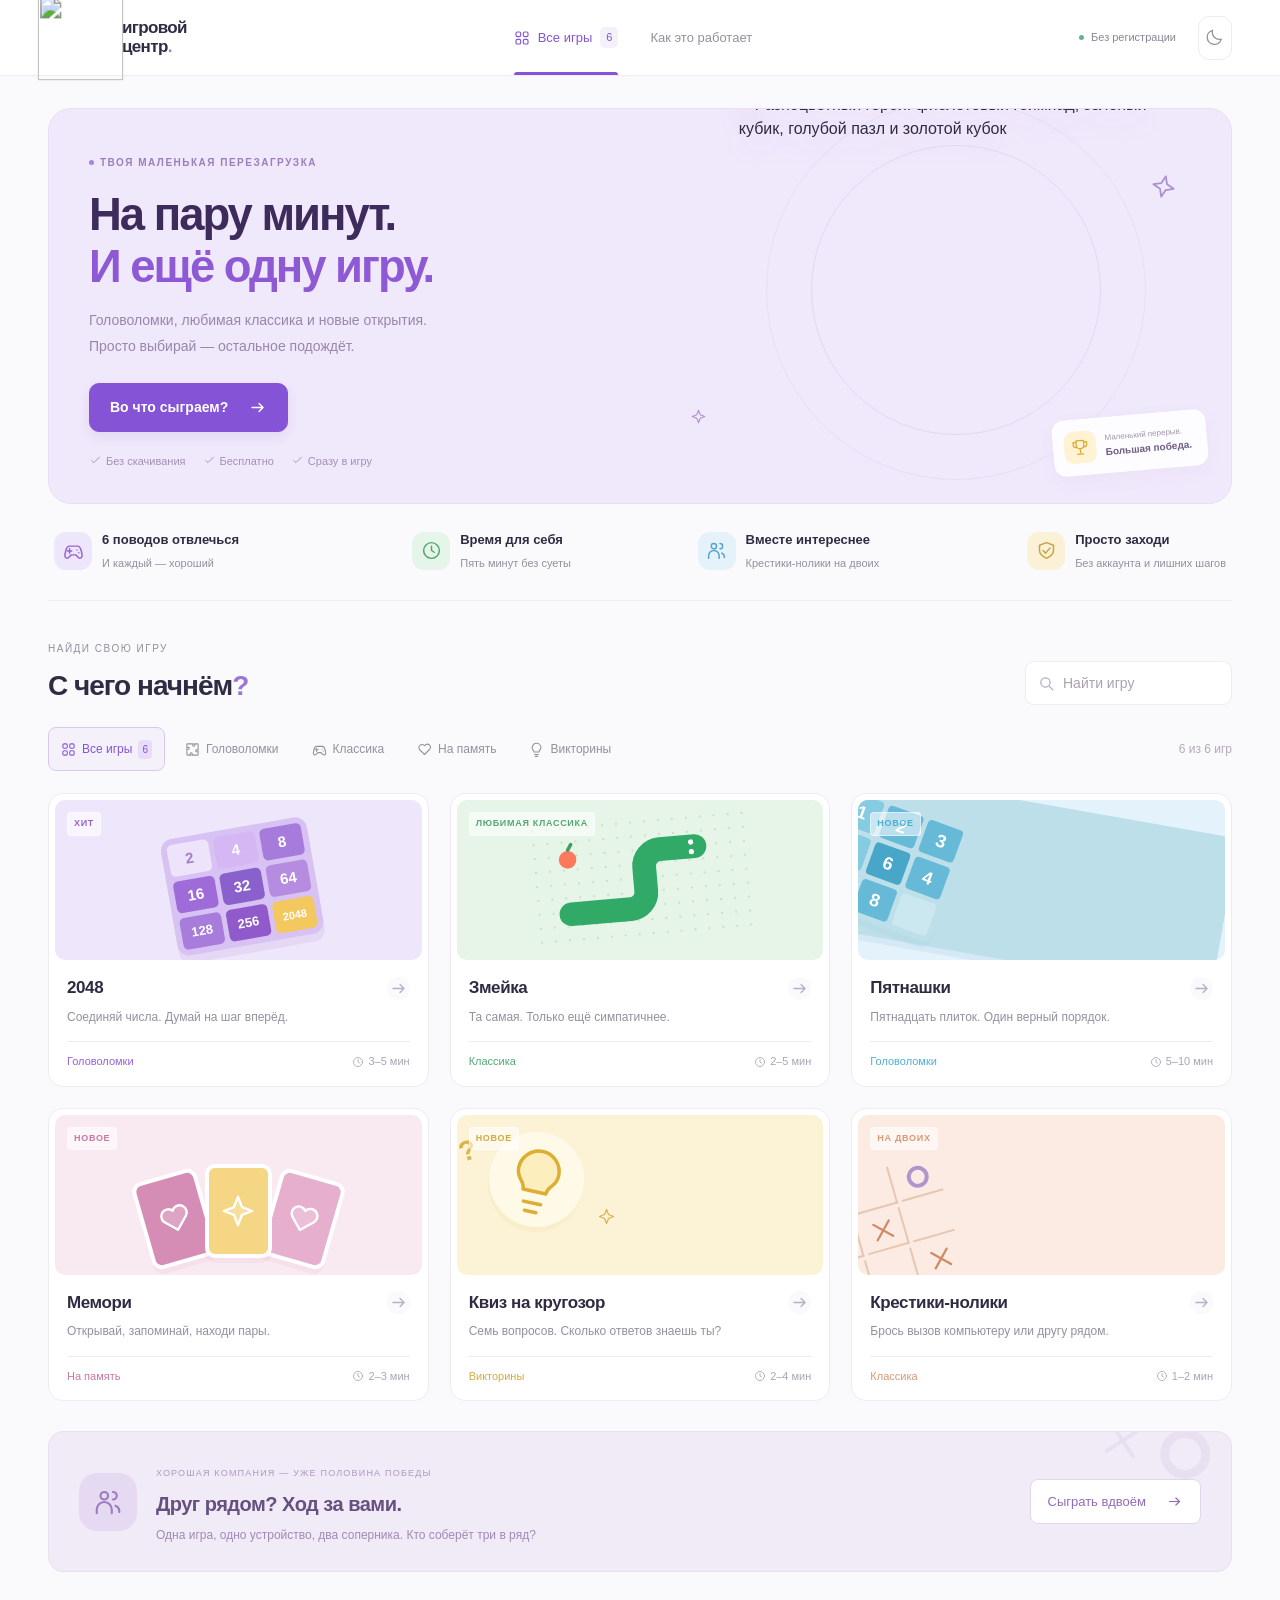
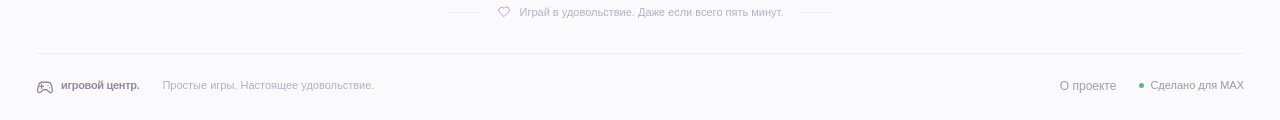
==== commit c3fcdf3e: "Обновление сборки: Фикс фона лого" ====
--- a/index.html
+++ b/index.html
@@ -10,7 +10,7 @@
       content="2048, змейка, пятнашки, мемори, викторина и крестики-нолики. Играй прямо в браузере, без регистрации и скачивания."
     />
     <meta name="theme-color" content="#8554d6" />
-    <link rel="icon" type="image/png" href="./logos/game-center-purple-multicolor.png" />
+    <link rel="icon" type="image/png" href="https://i.ibb.co/5hdXF8qg/game-center-purple-multicolor.png" />
 
     <!-- Yandex.Metrika counter -->
     <script type="text/javascript">
@@ -59,7 +59,7 @@
     ></noscript>
     <!-- /Yandex.Metrika counter -->
     <!-- figma:head-end -->
-    <script type="module" crossorigin src="./assets/index-BdDByyOQ.js"></script>
+    <script type="module" crossorigin src="./assets/index-C09xxgoa.js"></script>
     <link rel="stylesheet" crossorigin href="./assets/index-tTT74gRT.css">
   </head>
   <body>
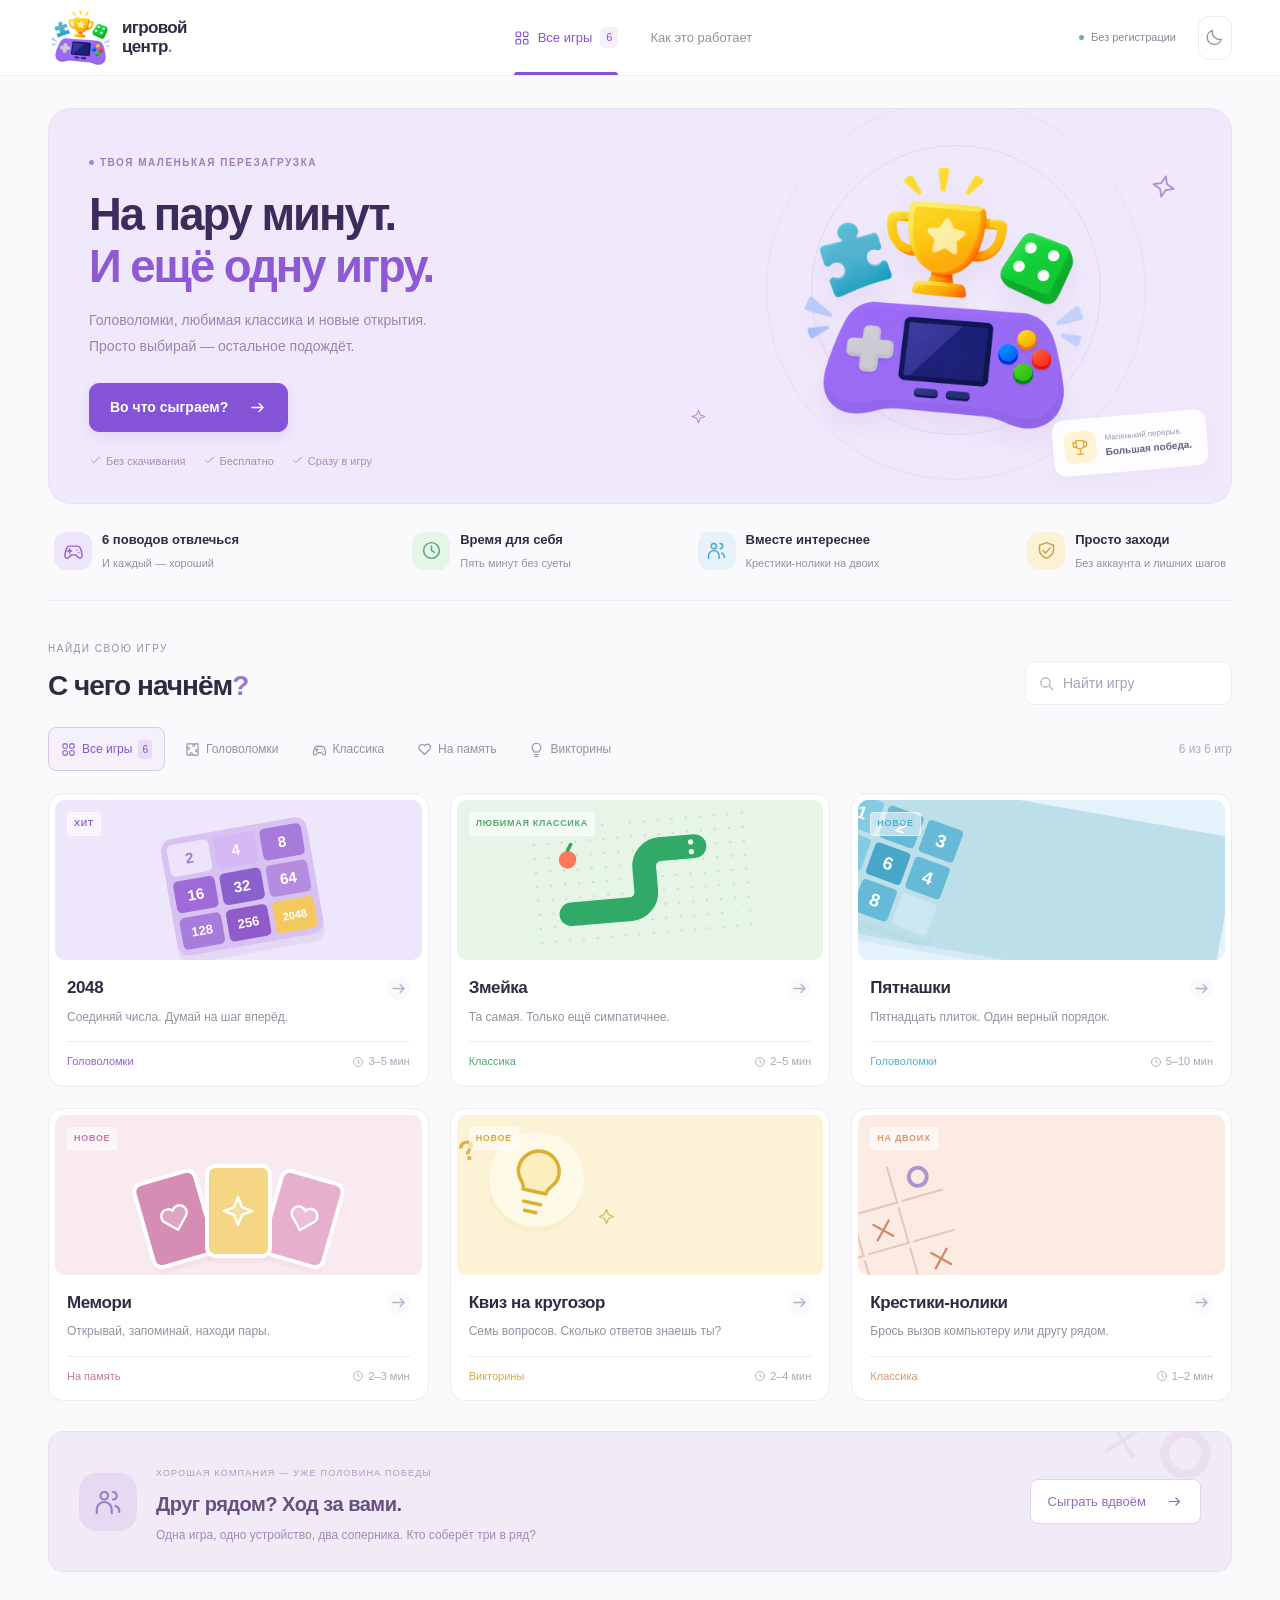
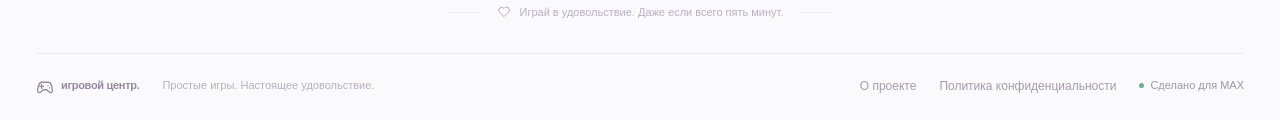
==== commit abfcbe50: "Обновление сборки для Yandex Cloud" ====
--- a/index.html
+++ b/index.html
@@ -10,56 +10,10 @@
       content="2048, змейка, пятнашки, мемори, викторина и крестики-нолики. Играй прямо в браузере, без регистрации и скачивания."
     />
     <meta name="theme-color" content="#8554d6" />
-    <link rel="icon" type="image/png" href="https://i.ibb.co/5hdXF8qg/game-center-purple-multicolor.png" />
-
-    <!-- Yandex.Metrika counter -->
-    <script type="text/javascript">
-      (function (m, e, t, r, i, k, a) {
-        m[i] =
-          m[i] ||
-          function () {
-            (m[i].a = m[i].a || []).push(arguments);
-          };
-        m[i].l = 1 * new Date();
-        for (var j = 0; j < document.scripts.length; j++) {
-          if (document.scripts[j].src === r) {
-            return;
-          }
-        }
-        k = e.createElement(t);
-        a = e.getElementsByTagName(t)[0];
-        k.async = 1;
-        k.src = r;
-        a.parentNode.insertBefore(k, a);
-      })(
-        window,
-        document,
-        "script",
-        "https://mc.yandex.ru/metrika/tag.js?id=114490837",
-        "ym",
-      );
-      ym(114490837, "init", {
-        ssr: true,
-        webvisor: true,
-        clickmap: true,
-        ecommerce: "dataLayer",
-        referrer: document.referrer,
-        url: location.href,
-        accurateTrackBounce: true,
-        trackLinks: true,
-      });
-    </script>
-    <noscript
-      ><div>
-        <img
-          src="https://mc.yandex.ru/watch/114490837"
-          style="position: absolute; left: -9999px"
-          alt=""
-        /></div
-    ></noscript>
-    <!-- /Yandex.Metrika counter -->
+    <link rel="icon" type="image/png" href="logos/game-center-purple-multicolor-small.png" />
+    
     <!-- figma:head-end -->
-    <script type="module" crossorigin src="./assets/index-C09xxgoa.js"></script>
+    <script type="module" crossorigin src="./assets/index-C4ijNO-l.js"></script>
     <link rel="stylesheet" crossorigin href="./assets/index-tTT74gRT.css">
   </head>
   <body>
@@ -67,4 +21,4 @@
     <div id="root"></div>
     <!-- figma:body-end -->
   </body>
-</html>+</html>
